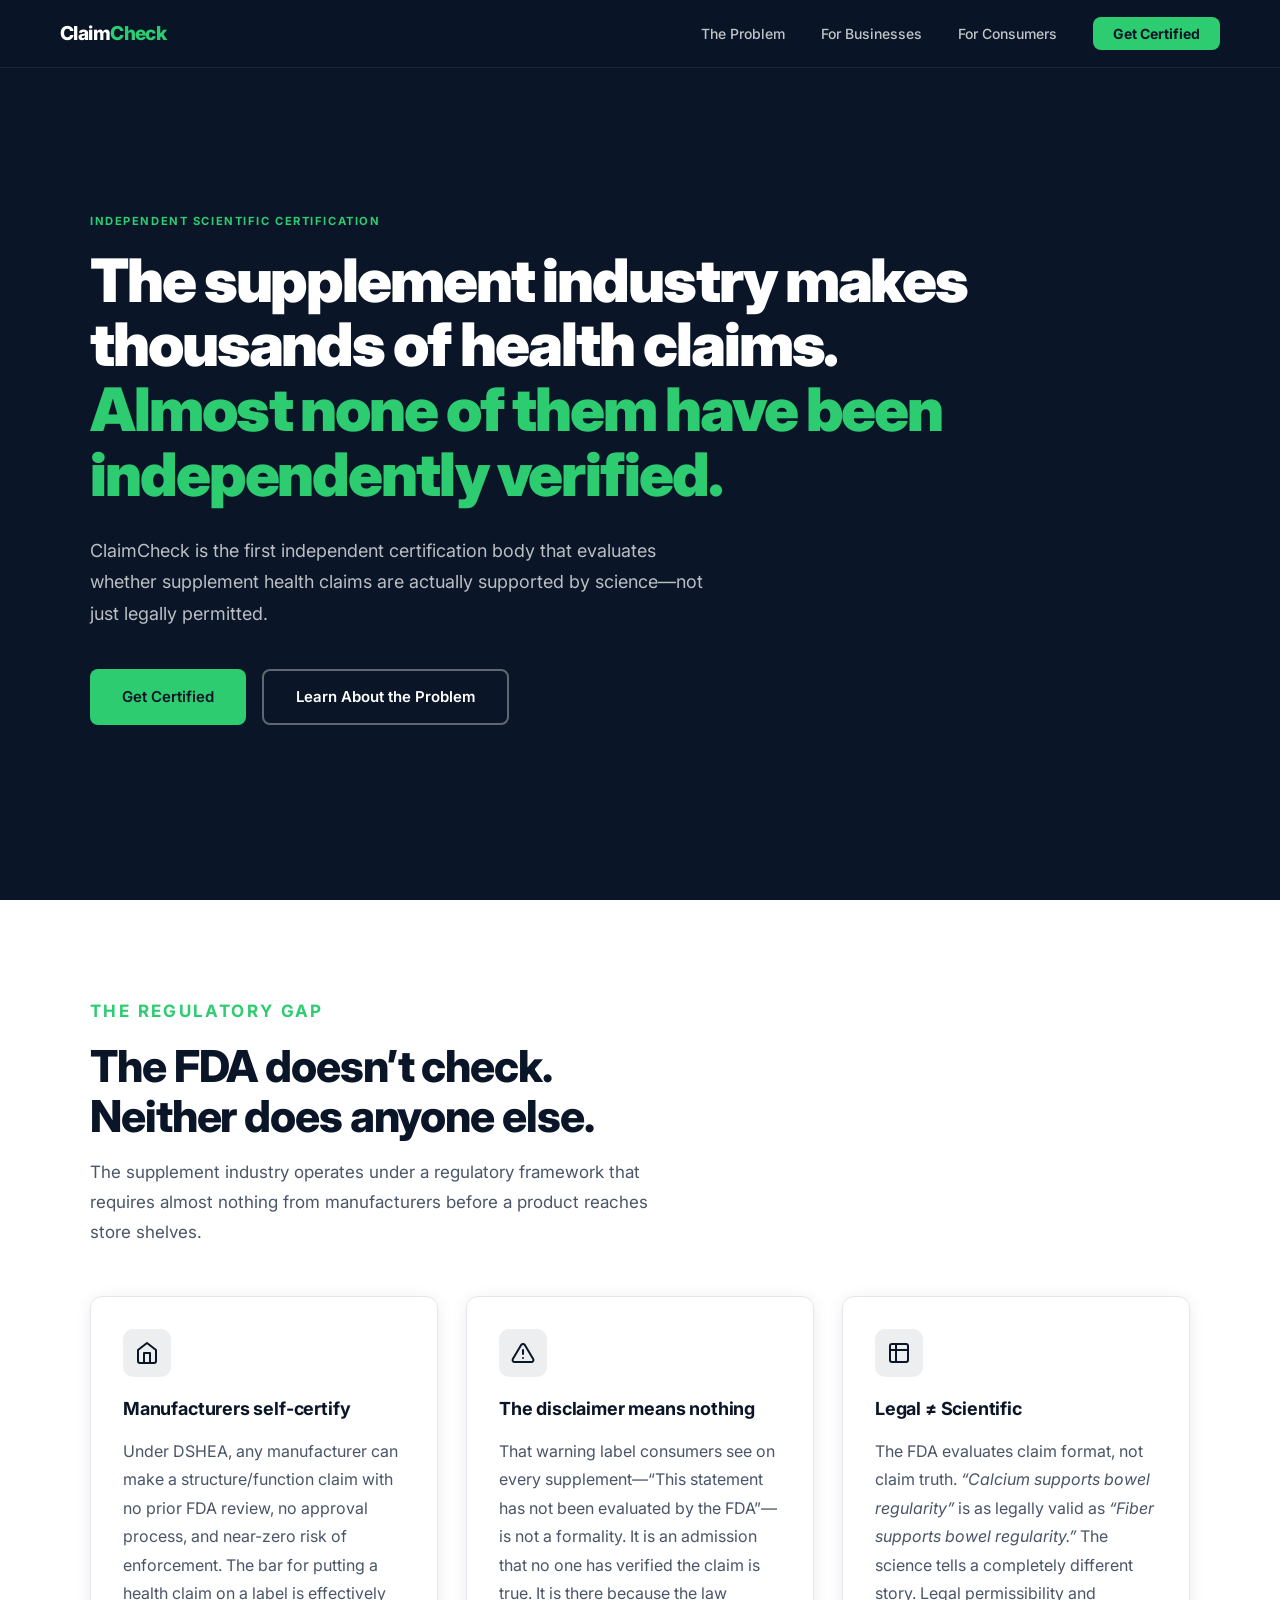
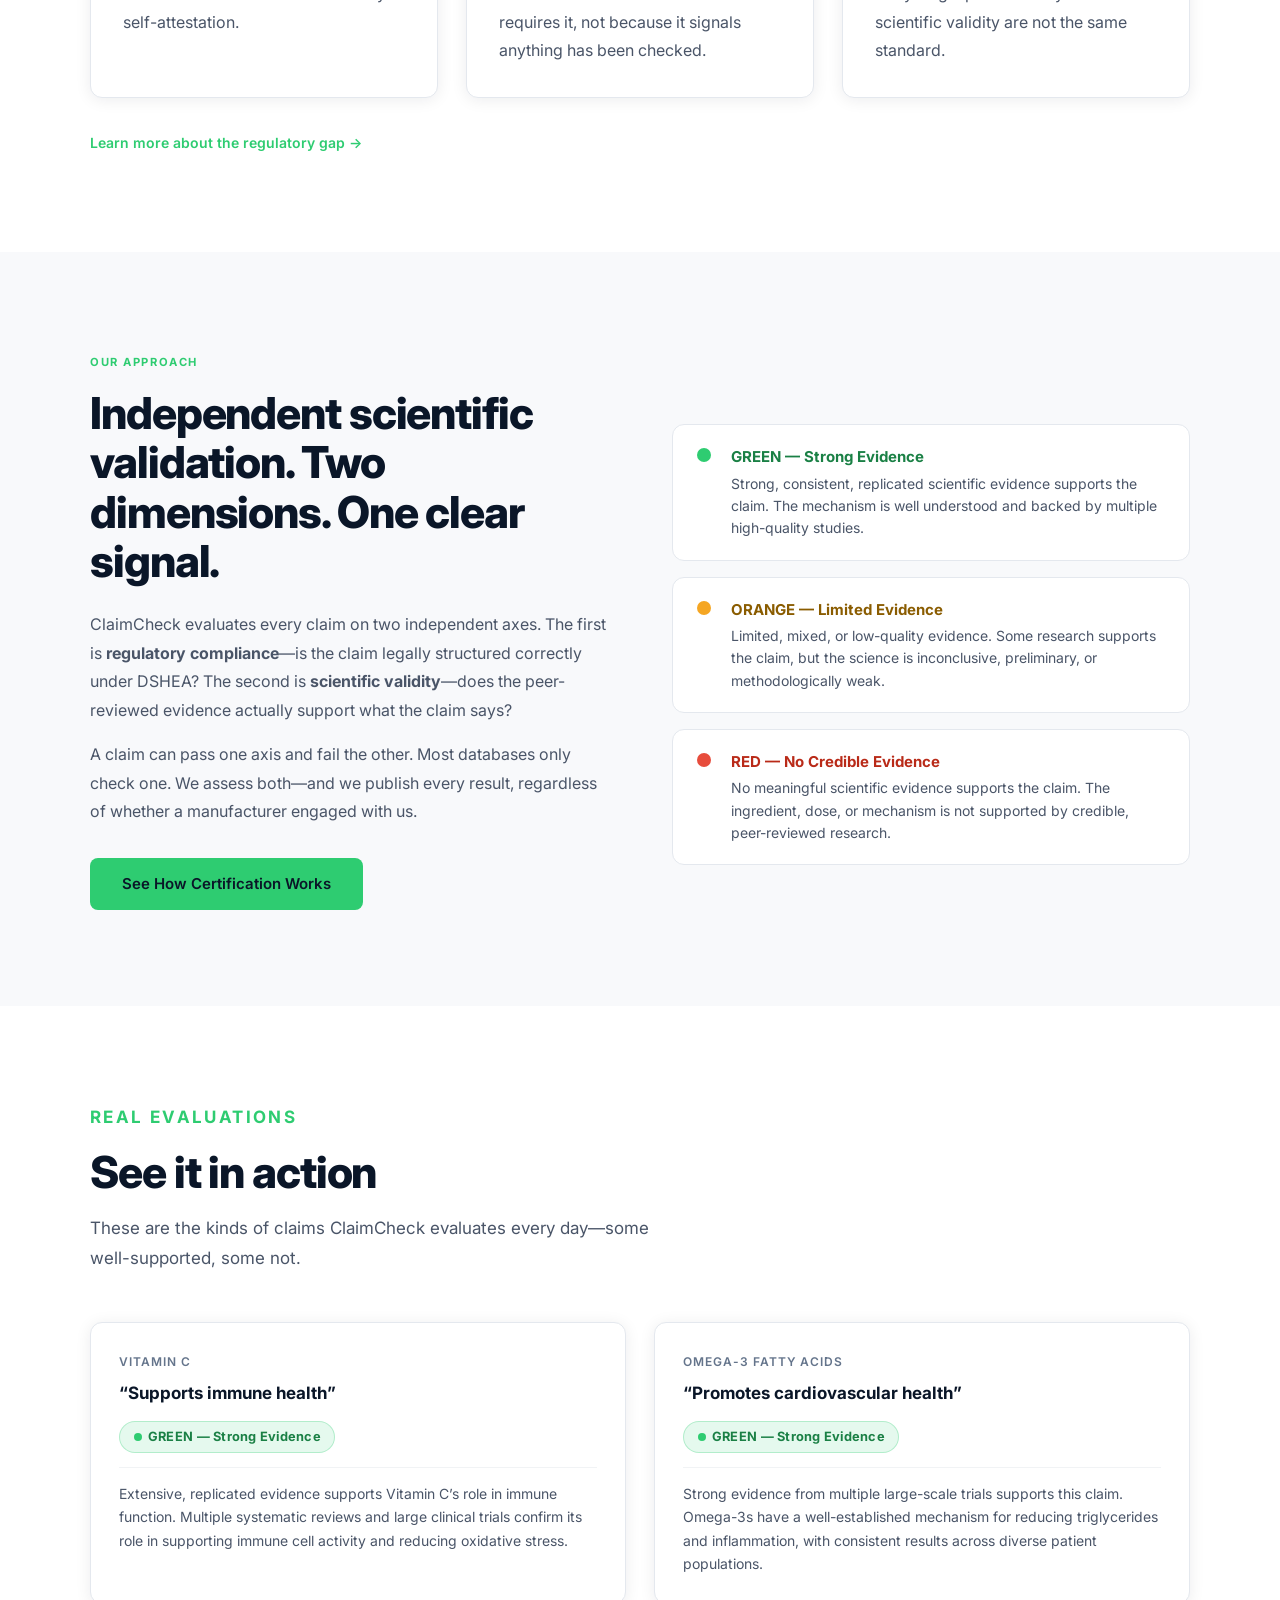
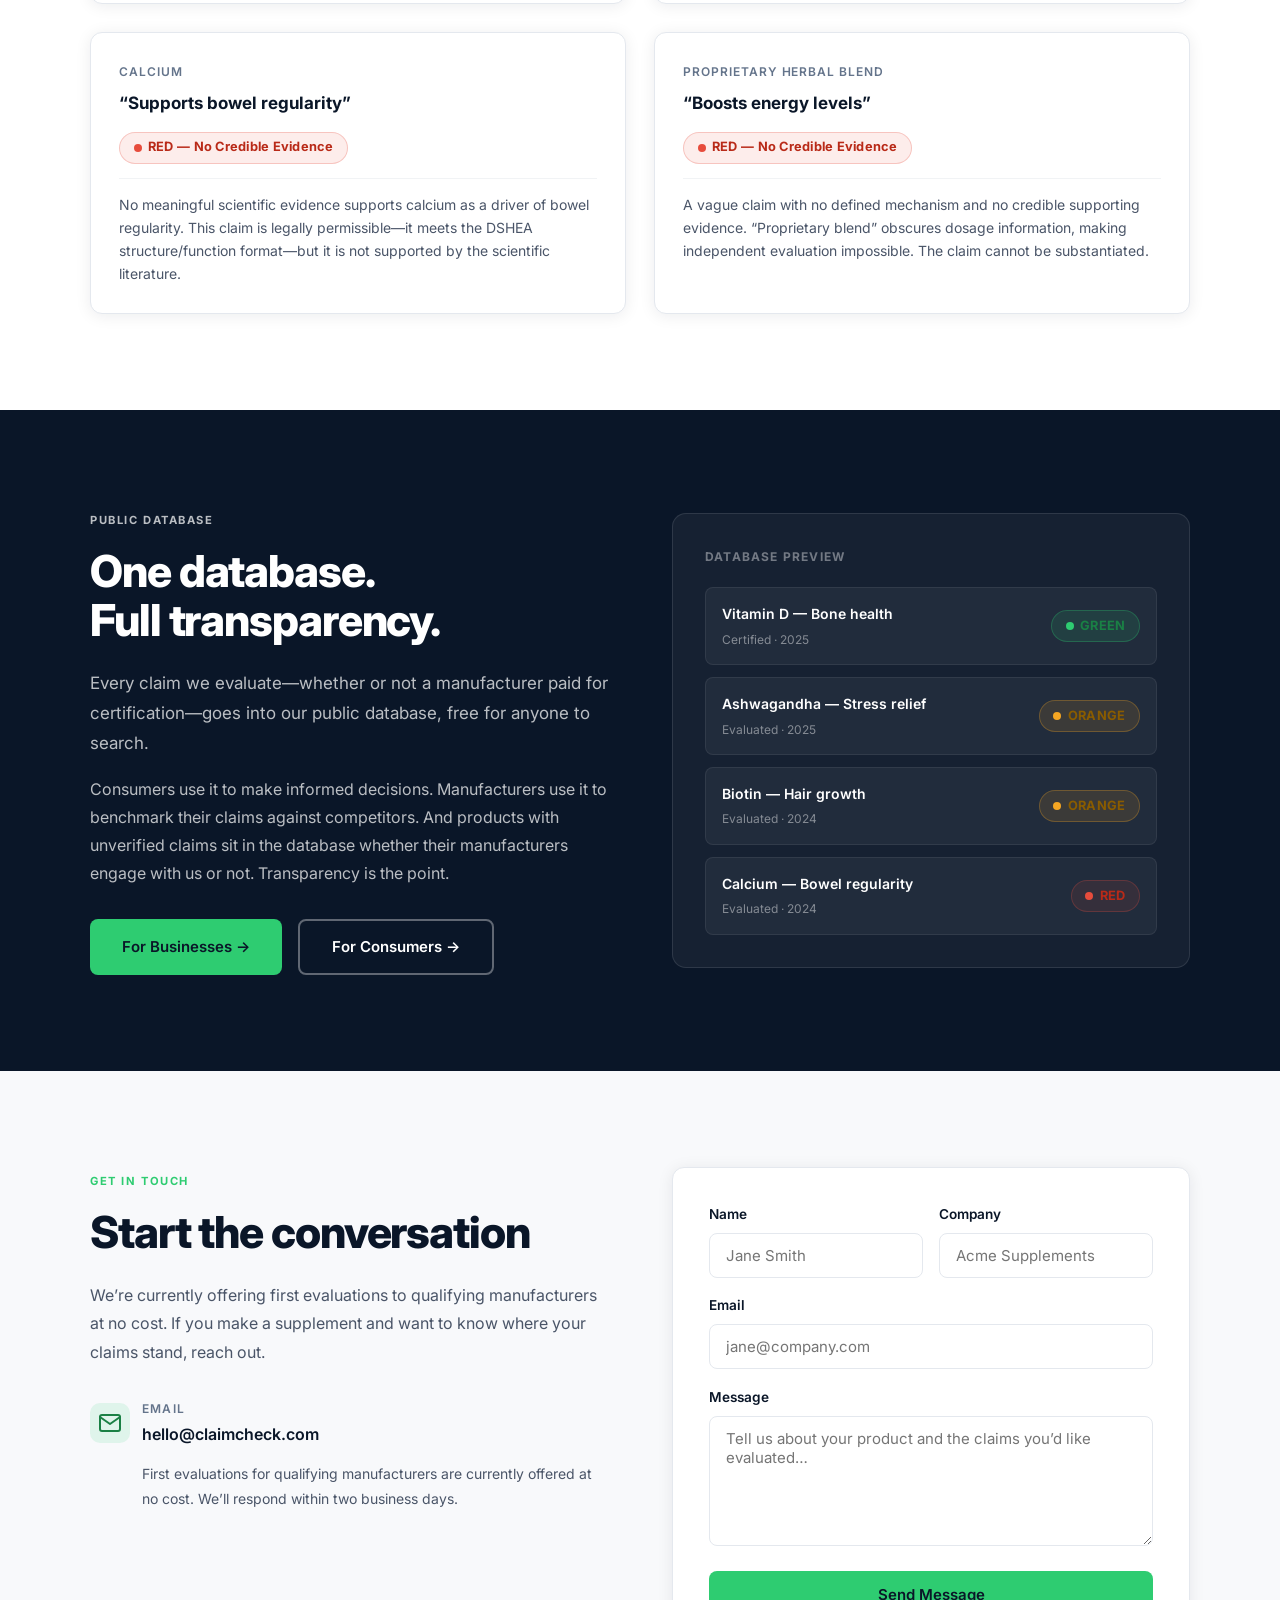
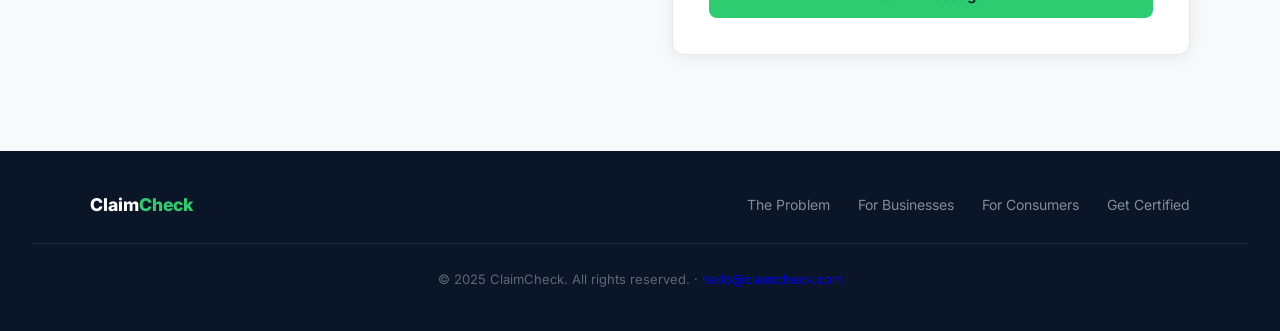
==== index.html @ f64c1ac0 "Initial commit: ClaimCheck insurance claims platform Co-Authored-By: Claude Sonnet 4.6 <noreply@anth" ====
<!DOCTYPE html>
<html lang="en">
<head>
  <meta charset="UTF-8" />
  <meta name="viewport" content="width=device-width, initial-scale=1.0" />
  <title>ClaimCheck — Independent Supplement Claim Certification</title>
  <meta name="description" content="ClaimCheck is the first independent certification body that evaluates whether supplement health claims are actually supported by science." />
  <link rel="stylesheet" href="styles.css" />
</head>
<body>

<!-- ─── Navigation ─────────────────────────────────────────────── -->
<nav class="nav">
  <div class="nav-inner">
    <a href="index.html" class="nav-logo">Claim<span>Check</span></a>
    <ul class="nav-links">
      <li><a href="the-problem.html">The Problem</a></li>
      <li><a href="for-businesses.html">For Businesses</a></li>
      <li><a href="for-consumers.html">For Consumers</a></li>
      <li><a href="#contact" class="nav-cta">Get Certified</a></li>
    </ul>
    <button class="nav-burger" id="burger" aria-label="Open menu">
      <span></span><span></span><span></span>
    </button>
  </div>
</nav>
<div class="nav-drawer" id="drawer">
  <a href="the-problem.html">The Problem</a>
  <a href="for-businesses.html">For Businesses</a>
  <a href="for-consumers.html">For Consumers</a>
  <a href="#contact" class="cta-link">Get Certified &rarr;</a>
</div>

<!-- ─── Section 1: Hero ────────────────────────────────────────── -->
<section class="section-tall bg-navy" id="hero">
  <div class="container">
    <div class="hero-content">
      <p class="eyebrow fade-in">Independent Scientific Certification</p>
      <h1 class="text-white fade-in delay-1">
        The supplement industry makes thousands of health claims.<br>
        <span style="color: var(--green);">Almost none of them have been independently verified.</span>
      </h1>
      <p class="fade-in delay-2" style="font-size: 1.125rem; max-width: 620px; margin: 1.75rem 0 2.5rem; color: rgba(255,255,255,0.72); line-height: 1.75;">
        ClaimCheck is the first independent certification body that evaluates whether supplement health claims are actually supported by science&mdash;not just legally permitted.
      </p>
      <div class="btn-group fade-in delay-3">
        <a href="#contact" class="btn btn-green">Get Certified</a>
        <a href="the-problem.html" class="btn btn-outline-white">Learn About the Problem</a>
      </div>
    </div>
  </div>
</section>

<!-- ─── Section 2: The Problem ────────────────────────────────── -->
<section class="section bg-white" id="problem">
  <div class="container">
    <div class="section-heading fade-in">
      <p class="eyebrow">The Regulatory Gap</p>
      <h2>The FDA doesn&rsquo;t check.<br>Neither does anyone else.</h2>
      <p class="mt-2">
        The supplement industry operates under a regulatory framework that requires almost nothing from manufacturers before a product reaches store shelves.
      </p>
    </div>

    <div class="grid-3">
      <!-- Column 1 -->
      <div class="card fade-in delay-1">
        <div class="icon-wrap icon-navy">
          <svg viewBox="0 0 24 24" fill="none" stroke="#0A1628" stroke-width="2" stroke-linecap="round" stroke-linejoin="round">
            <path d="M3 9l9-7 9 7v11a2 2 0 01-2 2H5a2 2 0 01-2-2z"/>
            <polyline points="9 22 9 12 15 12 15 22"/>
          </svg>
        </div>
        <h3>Manufacturers self-certify</h3>
        <p class="mt-2">
          Under DSHEA, any manufacturer can make a structure/function claim with no prior FDA review, no approval process, and near-zero risk of enforcement. The bar for putting a health claim on a label is effectively self-attestation.
        </p>
      </div>

      <!-- Column 2 -->
      <div class="card fade-in delay-2">
        <div class="icon-wrap icon-navy">
          <svg viewBox="0 0 24 24" fill="none" stroke="#0A1628" stroke-width="2" stroke-linecap="round" stroke-linejoin="round">
            <path d="M10.29 3.86L1.82 18a2 2 0 001.71 3h16.94a2 2 0 001.71-3L13.71 3.86a2 2 0 00-3.42 0z"/>
            <line x1="12" y1="9" x2="12" y2="13"/><line x1="12" y1="17" x2="12.01" y2="17"/>
          </svg>
        </div>
        <h3>The disclaimer means nothing</h3>
        <p class="mt-2">
          That warning label consumers see on every supplement&mdash;&ldquo;This statement has not been evaluated by the FDA&rdquo;&mdash;is not a formality. It is an admission that no one has verified the claim is true. It is there because the law requires it, not because it signals anything has been checked.
        </p>
      </div>

      <!-- Column 3 -->
      <div class="card fade-in delay-3">
        <div class="icon-wrap icon-navy">
          <svg viewBox="0 0 24 24" fill="none" stroke="#0A1628" stroke-width="2" stroke-linecap="round" stroke-linejoin="round">
            <path d="M9 3H5a2 2 0 00-2 2v4m6-6h10a2 2 0 012 2v4M9 3v18m0 0h10a2 2 0 002-2V9M9 21H5a2 2 0 01-2-2V9m0 0h18"/>
          </svg>
        </div>
        <h3>Legal &ne; Scientific</h3>
        <p class="mt-2">
          The FDA evaluates claim format, not claim truth. <em>&ldquo;Calcium supports bowel regularity&rdquo;</em> is as legally valid as <em>&ldquo;Fiber supports bowel regularity.&rdquo;</em> The science tells a completely different story. Legal permissibility and scientific validity are not the same standard.
        </p>
      </div>
    </div>

    <p class="mt-4 fade-in" style="font-size: 0.9375rem;">
      <a href="the-problem.html" class="link-arrow">
        Learn more about the regulatory gap &rarr;
      </a>
    </p>
  </div>
</section>

<!-- ─── Section 3: Our Solution ───────────────────────────────── -->
<section class="section bg-light" id="solution">
  <div class="container">
    <div class="grid-2" style="align-items: center; gap: 4rem;">
      <div>
        <p class="eyebrow fade-in">Our Approach</p>
        <h2 class="fade-in delay-1">Independent scientific validation. Two dimensions. One clear signal.</h2>
        <p class="mt-3 fade-in delay-2">
          ClaimCheck evaluates every claim on two independent axes. The first is <strong>regulatory compliance</strong>&mdash;is the claim legally structured correctly under DSHEA? The second is <strong>scientific validity</strong>&mdash;does the peer-reviewed evidence actually support what the claim says?
        </p>
        <p class="mt-2 fade-in delay-2">
          A claim can pass one axis and fail the other. Most databases only check one. We assess both&mdash;and we publish every result, regardless of whether a manufacturer engaged with us.
        </p>
        <div class="mt-4 fade-in delay-3">
          <a href="for-businesses.html" class="btn btn-green">See How Certification Works</a>
        </div>
      </div>

      <div>
        <div class="rating-tiers fade-in delay-2">
          <div class="rating-tier">
            <div class="tier-indicator tier-green"></div>
            <div>
              <h4 style="color: #1a8045;">GREEN &mdash; Strong Evidence</h4>
              <p>Strong, consistent, replicated scientific evidence supports the claim. The mechanism is well understood and backed by multiple high-quality studies.</p>
            </div>
          </div>
          <div class="rating-tier">
            <div class="tier-indicator tier-orange"></div>
            <div>
              <h4 style="color: #8a5c00;">ORANGE &mdash; Limited Evidence</h4>
              <p>Limited, mixed, or low-quality evidence. Some research supports the claim, but the science is inconclusive, preliminary, or methodologically weak.</p>
            </div>
          </div>
          <div class="rating-tier">
            <div class="tier-indicator tier-red"></div>
            <div>
              <h4 style="color: #b92a18;">RED &mdash; No Credible Evidence</h4>
              <p>No meaningful scientific evidence supports the claim. The ingredient, dose, or mechanism is not supported by credible, peer-reviewed research.</p>
            </div>
          </div>
        </div>
      </div>
    </div>
  </div>
</section>

<!-- ─── Section 4: Claim Examples ────────────────────────────── -->
<section class="section bg-white" id="examples">
  <div class="container">
    <div class="section-heading fade-in">
      <p class="eyebrow">Real Evaluations</p>
      <h2>See it in action</h2>
      <p class="mt-2">These are the kinds of claims ClaimCheck evaluates every day&mdash;some well-supported, some not.</p>
    </div>

    <div class="grid-2">
      <!-- Card 1 -->
      <div class="claim-card fade-in delay-1">
        <p class="claim-ingredient">Vitamin C</p>
        <p class="claim-text">&ldquo;Supports immune health&rdquo;</p>
        <span class="badge badge-green"><span class="badge-dot"></span>GREEN &mdash; Strong Evidence</span>
        <p class="claim-reasoning">
          Extensive, replicated evidence supports Vitamin C&rsquo;s role in immune function. Multiple systematic reviews and large clinical trials confirm its role in supporting immune cell activity and reducing oxidative stress.
        </p>
      </div>

      <!-- Card 2 -->
      <div class="claim-card fade-in delay-2">
        <p class="claim-ingredient">Omega-3 Fatty Acids</p>
        <p class="claim-text">&ldquo;Promotes cardiovascular health&rdquo;</p>
        <span class="badge badge-green"><span class="badge-dot"></span>GREEN &mdash; Strong Evidence</span>
        <p class="claim-reasoning">
          Strong evidence from multiple large-scale trials supports this claim. Omega-3s have a well-established mechanism for reducing triglycerides and inflammation, with consistent results across diverse patient populations.
        </p>
      </div>

      <!-- Card 3 -->
      <div class="claim-card fade-in delay-3">
        <p class="claim-ingredient">Calcium</p>
        <p class="claim-text">&ldquo;Supports bowel regularity&rdquo;</p>
        <span class="badge badge-red"><span class="badge-dot"></span>RED &mdash; No Credible Evidence</span>
        <p class="claim-reasoning">
          No meaningful scientific evidence supports calcium as a driver of bowel regularity. This claim is legally permissible&mdash;it meets the DSHEA structure/function format&mdash;but it is not supported by the scientific literature.
        </p>
      </div>

      <!-- Card 4 -->
      <div class="claim-card fade-in delay-4">
        <p class="claim-ingredient">Proprietary Herbal Blend</p>
        <p class="claim-text">&ldquo;Boosts energy levels&rdquo;</p>
        <span class="badge badge-red"><span class="badge-dot"></span>RED &mdash; No Credible Evidence</span>
        <p class="claim-reasoning">
          A vague claim with no defined mechanism and no credible supporting evidence. &ldquo;Proprietary blend&rdquo; obscures dosage information, making independent evaluation impossible. The claim cannot be substantiated.
        </p>
      </div>
    </div>
  </div>
</section>

<!-- ─── Section 5: The Database ───────────────────────────────── -->
<section class="section bg-navy" id="database">
  <div class="container">
    <div class="grid-2" style="align-items: center; gap: 4rem;">
      <div class="text-white">
        <p class="eyebrow fade-in">Public Database</p>
        <h2 class="fade-in delay-1">One database.<br>Full transparency.</h2>
        <p class="mt-3 fade-in delay-2" style="color: rgba(255,255,255,0.72); font-size: 1.0625rem; line-height: 1.75;">
          Every claim we evaluate&mdash;whether or not a manufacturer paid for certification&mdash;goes into our public database, free for anyone to search.
        </p>
        <p class="mt-2 fade-in delay-2" style="color: rgba(255,255,255,0.72); line-height: 1.75;">
          Consumers use it to make informed decisions. Manufacturers use it to benchmark their claims against competitors. And products with unverified claims sit in the database whether their manufacturers engage with us or not. Transparency is the point.
        </p>
        <div class="btn-group mt-4 fade-in delay-3">
          <a href="for-businesses.html" class="btn btn-green">For Businesses &rarr;</a>
          <a href="for-consumers.html" class="btn btn-outline-white">For Consumers &rarr;</a>
        </div>
      </div>

      <div class="fade-in delay-2">
        <div style="background: rgba(255,255,255,0.05); border: 1px solid rgba(255,255,255,0.1); border-radius: 14px; padding: 2rem;">
          <p style="font-size: 0.75rem; font-weight: 700; text-transform: uppercase; letter-spacing: 0.1em; color: rgba(255,255,255,0.4); margin-bottom: 1.25rem;">Database Preview</p>
          <!-- Mock DB rows -->
          <div style="display: flex; flex-direction: column; gap: 0.75rem;">
            <div style="display: flex; justify-content: space-between; align-items: center; background: rgba(255,255,255,0.05); padding: 0.875rem 1rem; border-radius: 8px; border: 1px solid rgba(255,255,255,0.07);">
              <div>
                <p style="font-size: 0.875rem; font-weight: 600; color: white; margin-bottom: 0.1rem;">Vitamin D &mdash; Bone health</p>
                <p style="font-size: 0.75rem; color: rgba(255,255,255,0.45);">Certified &middot; 2025</p>
              </div>
              <span class="badge badge-green"><span class="badge-dot"></span>GREEN</span>
            </div>
            <div style="display: flex; justify-content: space-between; align-items: center; background: rgba(255,255,255,0.05); padding: 0.875rem 1rem; border-radius: 8px; border: 1px solid rgba(255,255,255,0.07);">
              <div>
                <p style="font-size: 0.875rem; font-weight: 600; color: white; margin-bottom: 0.1rem;">Ashwagandha &mdash; Stress relief</p>
                <p style="font-size: 0.75rem; color: rgba(255,255,255,0.45);">Evaluated &middot; 2025</p>
              </div>
              <span class="badge badge-orange"><span class="badge-dot"></span>ORANGE</span>
            </div>
            <div style="display: flex; justify-content: space-between; align-items: center; background: rgba(255,255,255,0.05); padding: 0.875rem 1rem; border-radius: 8px; border: 1px solid rgba(255,255,255,0.07);">
              <div>
                <p style="font-size: 0.875rem; font-weight: 600; color: white; margin-bottom: 0.1rem;">Biotin &mdash; Hair growth</p>
                <p style="font-size: 0.75rem; color: rgba(255,255,255,0.45);">Evaluated &middot; 2024</p>
              </div>
              <span class="badge badge-orange"><span class="badge-dot"></span>ORANGE</span>
            </div>
            <div style="display: flex; justify-content: space-between; align-items: center; background: rgba(255,255,255,0.05); padding: 0.875rem 1rem; border-radius: 8px; border: 1px solid rgba(255,255,255,0.07);">
              <div>
                <p style="font-size: 0.875rem; font-weight: 600; color: white; margin-bottom: 0.1rem;">Calcium &mdash; Bowel regularity</p>
                <p style="font-size: 0.75rem; color: rgba(255,255,255,0.45);">Evaluated &middot; 2024</p>
              </div>
              <span class="badge badge-red"><span class="badge-dot"></span>RED</span>
            </div>
          </div>
        </div>
      </div>
    </div>
  </div>
</section>

<!-- ─── Section 6: Contact ────────────────────────────────────── -->
<section class="section bg-light" id="contact">
  <div class="container">
    <div class="grid-2" style="align-items: start; gap: 4rem;">
      <div>
        <p class="eyebrow fade-in">Get in Touch</p>
        <h2 class="fade-in delay-1">Start the conversation</h2>
        <p class="mt-3 fade-in delay-2">
          We&rsquo;re currently offering first evaluations to qualifying manufacturers at no cost. If you make a supplement and want to know where your claims stand, reach out.
        </p>
        <div class="mt-4 fade-in delay-2" style="display: flex; flex-direction: column; gap: 0.875rem;">
          <div style="display: flex; align-items: center; gap: 0.75rem;">
            <div class="icon-wrap icon-green" style="margin-bottom: 0; width: 40px; height: 40px; flex-shrink: 0;">
              <svg viewBox="0 0 24 24" fill="none" stroke="#1a8045" stroke-width="2" stroke-linecap="round" stroke-linejoin="round">
                <path d="M4 4h16c1.1 0 2 .9 2 2v12c0 1.1-.9 2-2 2H4c-1.1 0-2-.9-2-2V6c0-1.1.9-2 2-2z"/>
                <polyline points="22,6 12,13 2,6"/>
              </svg>
            </div>
            <div>
              <p style="font-size: 0.75rem; font-weight: 600; text-transform: uppercase; letter-spacing: 0.1em; color: var(--gray-600); margin-bottom: 0.15rem;">Email</p>
              <a href="mailto:hello@claimcheck.com" style="font-size: 1rem; font-weight: 600; color: var(--navy);">hello@claimcheck.com</a>
            </div>
          </div>
          <p style="font-size: 0.875rem; color: var(--text-muted); padding-left: 52px;">
            First evaluations for qualifying manufacturers are currently offered at no cost. We&rsquo;ll respond within two business days.
          </p>
        </div>
      </div>

      <div class="card fade-in delay-2" style="padding: 2.25rem;">
        <form id="contact-form" onsubmit="handleSubmit(event)">
          <div class="form-row">
            <div class="form-group">
              <label for="name">Name</label>
              <input type="text" id="name" name="name" placeholder="Jane Smith" required />
            </div>
            <div class="form-group">
              <label for="company">Company</label>
              <input type="text" id="company" name="company" placeholder="Acme Supplements" required />
            </div>
          </div>
          <div class="form-group">
            <label for="email">Email</label>
            <input type="email" id="email" name="email" placeholder="jane@company.com" required />
          </div>
          <div class="form-group">
            <label for="message">Message</label>
            <textarea id="message" name="message" placeholder="Tell us about your product and the claims you&rsquo;d like evaluated&hellip;" required></textarea>
          </div>
          <button type="submit" class="btn btn-green" style="width: 100%; justify-content: center;">
            Send Message
          </button>
          <div id="form-success" style="display:none; margin-top: 1rem; padding: 0.875rem 1rem; background: rgba(46,204,113,0.1); border: 1px solid rgba(46,204,113,0.25); border-radius: 8px; color: #1a8045; font-size: 0.9rem; font-weight: 500;">
            Thanks! We&rsquo;ll be in touch within two business days.
          </div>
        </form>
      </div>
    </div>
  </div>
</section>

<!-- ─── Footer ────────────────────────────────────────────────── -->
<footer>
  <div class="footer-inner">
    <span class="footer-logo">Claim<span>Check</span></span>
    <nav class="footer-links">
      <a href="the-problem.html">The Problem</a>
      <a href="for-businesses.html">For Businesses</a>
      <a href="for-consumers.html">For Consumers</a>
      <a href="#contact">Get Certified</a>
    </nav>
  </div>
  <p class="footer-copy">&copy; 2025 ClaimCheck. All rights reserved. &middot; <a href="mailto:hello@claimcheck.com">hello@claimcheck.com</a></p>
</footer>

<script>
  // ─── Mobile Nav ───────────────────────────────────────────────
  const burger  = document.getElementById('burger');
  const drawer  = document.getElementById('drawer');

  burger.addEventListener('click', () => {
    burger.classList.toggle('open');
    drawer.classList.toggle('open');
  });

  drawer.querySelectorAll('a').forEach(a => {
    a.addEventListener('click', () => {
      burger.classList.remove('open');
      drawer.classList.remove('open');
    });
  });

  // ─── Scroll Animations ────────────────────────────────────────
  const observer = new IntersectionObserver((entries) => {
    entries.forEach(entry => {
      if (entry.isIntersecting) {
        entry.target.classList.add('visible');
        observer.unobserve(entry.target);
      }
    });
  }, { threshold: 0.12 });

  document.querySelectorAll('.fade-in').forEach(el => observer.observe(el));

  // ─── Contact Form ─────────────────────────────────────────────
  function handleSubmit(e) {
    e.preventDefault();
    document.getElementById('contact-form').style.opacity = '0.5';
    document.getElementById('contact-form').style.pointerEvents = 'none';
    setTimeout(() => {
      document.getElementById('contact-form').reset();
      document.getElementById('contact-form').style.opacity = '1';
      document.getElementById('contact-form').style.pointerEvents = 'auto';
      document.getElementById('form-success').style.display = 'block';
    }, 600);
  }
</script>
</body>
</html>
---- styles.css ----
@import url('https://fonts.googleapis.com/css2?family=Inter:wght@300;400;500;600;700;800;900&display=swap');

/* ─── Design Tokens ─────────────────────────────────────────────── */
:root {
  --navy:        #0A1628;
  --navy-mid:    #122040;
  --navy-light:  #1a2d4d;
  --green:       #2ECC71;
  --green-dark:  #27AE60;
  --orange:      #F5A623;
  --orange-dark: #D4891F;
  --red:         #E74C3C;
  --red-dark:    #C0392B;
  --white:       #FFFFFF;
  --gray-50:     #F8F9FB;
  --gray-100:    #F1F3F5;
  --gray-200:    #E4E8EE;
  --gray-400:    #A0AABB;
  --gray-600:    #64748B;
  --gray-800:    #2D3748;
  --text:        #0A1628;
  --text-muted:  #4A5568;
  --nav-h:       68px;
  --radius:      12px;
  --radius-sm:   8px;
  --shadow-card: 0 2px 16px rgba(10,22,40,0.08);
  --shadow-hover: 0 12px 40px rgba(10,22,40,0.13);
}

/* ─── Reset & Base ───────────────────────────────────────────────── */
*, *::before, *::after { box-sizing: border-box; margin: 0; padding: 0; }

html { scroll-behavior: smooth; font-size: 16px; }

body {
  font-family: 'Inter', -apple-system, BlinkMacSystemFont, 'Segoe UI', sans-serif;
  color: var(--text);
  background: var(--white);
  line-height: 1.6;
  -webkit-font-smoothing: antialiased;
}

img { display: block; max-width: 100%; }
a { text-decoration: none; }
button { cursor: pointer; font-family: inherit; }
ul { list-style: none; }

/* ─── Navigation ─────────────────────────────────────────────────── */
.nav {
  position: fixed;
  top: 0; left: 0; right: 0;
  height: var(--nav-h);
  background: rgba(10, 22, 40, 0.96);
  backdrop-filter: blur(12px);
  -webkit-backdrop-filter: blur(12px);
  border-bottom: 1px solid rgba(255,255,255,0.07);
  z-index: 1000;
  display: flex;
  align-items: center;
  padding: 0 2rem;
}

.nav-inner {
  max-width: 1160px;
  width: 100%;
  margin: 0 auto;
  display: flex;
  align-items: center;
  justify-content: space-between;
}

.nav-logo {
  font-size: 1.2rem;
  font-weight: 800;
  color: var(--white);
  letter-spacing: -0.03em;
}
.nav-logo span { color: var(--green); }

.nav-links {
  display: flex;
  align-items: center;
  gap: 2.25rem;
}

.nav-links a {
  color: rgba(255,255,255,0.75);
  font-size: 0.875rem;
  font-weight: 500;
  transition: color 0.2s;
}
.nav-links a:hover { color: #fff; }

.nav-cta {
  background: var(--green);
  color: var(--navy) !important;
  padding: 0.5rem 1.25rem;
  border-radius: var(--radius-sm);
  font-weight: 700 !important;
  transition: background 0.2s, transform 0.15s, box-shadow 0.2s !important;
}
.nav-cta:hover {
  background: var(--green-dark) !important;
  transform: translateY(-1px);
  box-shadow: 0 4px 16px rgba(46,204,113,0.3);
}

/* Hamburger */
.nav-burger {
  display: none;
  flex-direction: column;
  gap: 5px;
  background: none;
  border: none;
  padding: 6px;
}
.nav-burger span {
  display: block;
  width: 22px;
  height: 2px;
  background: white;
  border-radius: 2px;
  transition: transform 0.3s, opacity 0.3s;
}
.nav-burger.open span:nth-child(1) { transform: translateY(7px) rotate(45deg); }
.nav-burger.open span:nth-child(2) { opacity: 0; }
.nav-burger.open span:nth-child(3) { transform: translateY(-7px) rotate(-45deg); }

/* Mobile drawer */
.nav-drawer {
  display: none;
  position: fixed;
  top: var(--nav-h);
  left: 0; right: 0;
  background: var(--navy);
  border-top: 1px solid rgba(255,255,255,0.07);
  padding: 1.25rem 2rem 1.75rem;
  flex-direction: column;
  gap: 0;
  z-index: 999;
}
.nav-drawer.open { display: flex; }
.nav-drawer a {
  color: rgba(255,255,255,0.8);
  font-size: 1rem;
  font-weight: 500;
  padding: 0.875rem 0;
  border-bottom: 1px solid rgba(255,255,255,0.07);
  transition: color 0.2s;
}
.nav-drawer a:hover { color: white; }
.nav-drawer a.cta-link {
  color: var(--green);
  font-weight: 700;
  border-bottom: none;
  margin-top: 0.25rem;
}

/* ─── Layout ─────────────────────────────────────────────────────── */
.section {
  padding: 6rem 2rem;
}

.section-tall {
  min-height: 100vh;
  display: flex;
  align-items: center;
  padding: 8rem 2rem 6rem;
}

.container {
  max-width: 1100px;
  width: 100%;
  margin: 0 auto;
}

.container-sm {
  max-width: 760px;
  width: 100%;
  margin: 0 auto;
}

/* ─── Typography ─────────────────────────────────────────────────── */
.eyebrow {
  display: inline-block;
  font-size: 0.7rem;
  font-weight: 700;
  letter-spacing: 0.14em;
  text-transform: uppercase;
  color: var(--green);
  margin-bottom: 1rem;
}

h1 {
  font-size: clamp(2.2rem, 5.5vw, 3.75rem);
  font-weight: 900;
  line-height: 1.08;
  letter-spacing: -0.035em;
}

h2 {
  font-size: clamp(1.75rem, 3.5vw, 2.75rem);
  font-weight: 800;
  line-height: 1.12;
  letter-spacing: -0.025em;
}

h3 {
  font-size: 1.125rem;
  font-weight: 700;
  line-height: 1.35;
  letter-spacing: -0.01em;
}

p { color: var(--text-muted); line-height: 1.78; }

.text-white { color: white; }
.text-white p { color: rgba(255,255,255,0.72); }
.text-white h1, .text-white h2, .text-white h3 { color: white; }

/* ─── Buttons ─────────────────────────────────────────────────────── */
.btn {
  display: inline-flex;
  align-items: center;
  gap: 0.5rem;
  padding: 0.875rem 2rem;
  border-radius: var(--radius-sm);
  font-size: 0.9375rem;
  font-weight: 600;
  border: none;
  transition: all 0.2s;
  cursor: pointer;
}

.btn-green {
  background: var(--green);
  color: var(--navy);
}
.btn-green:hover {
  background: var(--green-dark);
  transform: translateY(-2px);
  box-shadow: 0 8px 24px rgba(46,204,113,0.3);
}

.btn-outline-white {
  background: transparent;
  color: white;
  border: 2px solid rgba(255,255,255,0.35);
}
.btn-outline-white:hover {
  border-color: white;
  background: rgba(255,255,255,0.07);
  transform: translateY(-2px);
}

.btn-outline-navy {
  background: transparent;
  color: var(--navy);
  border: 2px solid var(--navy);
}
.btn-outline-navy:hover {
  background: var(--navy);
  color: white;
  transform: translateY(-2px);
}

.btn-group {
  display: flex;
  gap: 1rem;
  flex-wrap: wrap;
}

/* ─── Backgrounds ─────────────────────────────────────────────────── */
.bg-navy  { background: var(--navy); }
.bg-light { background: var(--gray-50); }
.bg-white { background: white; }

/* ─── Grids ───────────────────────────────────────────────────────── */
.grid-3 {
  display: grid;
  grid-template-columns: repeat(3, 1fr);
  gap: 1.75rem;
}

.grid-2 {
  display: grid;
  grid-template-columns: repeat(2, 1fr);
  gap: 1.75rem;
}

.grid-4 {
  display: grid;
  grid-template-columns: repeat(4, 1fr);
  gap: 1.5rem;
}

/* ─── Cards ───────────────────────────────────────────────────────── */
.card {
  background: white;
  border-radius: var(--radius);
  padding: 2rem;
  border: 1px solid var(--gray-200);
  box-shadow: var(--shadow-card);
  transition: transform 0.2s, box-shadow 0.2s;
}
.card:hover {
  transform: translateY(-4px);
  box-shadow: var(--shadow-hover);
}

/* ─── Icon boxes ──────────────────────────────────────────────────── */
.icon-wrap {
  width: 48px;
  height: 48px;
  border-radius: 10px;
  display: flex;
  align-items: center;
  justify-content: center;
  margin-bottom: 1.25rem;
}
.icon-wrap svg { width: 24px; height: 24px; }

.icon-navy { background: rgba(10,22,40,0.07); }
.icon-green { background: rgba(46,204,113,0.12); }

/* ─── Rating Badges ───────────────────────────────────────────────── */
.badge {
  display: inline-flex;
  align-items: center;
  gap: 0.4rem;
  padding: 0.3rem 0.85rem;
  border-radius: 100px;
  font-size: 0.8rem;
  font-weight: 700;
  letter-spacing: 0.02em;
}
.badge-dot {
  width: 8px;
  height: 8px;
  border-radius: 50%;
  flex-shrink: 0;
}

.badge-green {
  background: rgba(46,204,113,0.12);
  color: #1a8045;
  border: 1px solid rgba(46,204,113,0.28);
}
.badge-green .badge-dot { background: var(--green); }

.badge-orange {
  background: rgba(245,166,35,0.12);
  color: #8a5c00;
  border: 1px solid rgba(245,166,35,0.28);
}
.badge-orange .badge-dot { background: var(--orange); }

.badge-red {
  background: rgba(231,76,60,0.1);
  color: #b92a18;
  border: 1px solid rgba(231,76,60,0.25);
}
.badge-red .badge-dot { background: var(--red); }

/* ─── Rating Tier Display ─────────────────────────────────────────── */
.rating-tiers {
  display: flex;
  flex-direction: column;
  gap: 1rem;
  margin-top: 2rem;
}
.rating-tier {
  display: flex;
  align-items: flex-start;
  gap: 1.25rem;
  padding: 1.25rem 1.5rem;
  border-radius: var(--radius);
  border: 1px solid var(--gray-200);
  background: white;
}
.tier-indicator {
  width: 14px;
  height: 14px;
  border-radius: 50%;
  flex-shrink: 0;
  margin-top: 3px;
}
.tier-green  { background: var(--green); }
.tier-orange { background: var(--orange); }
.tier-red    { background: var(--red); }

.rating-tier h4 {
  font-size: 0.9375rem;
  font-weight: 700;
  margin-bottom: 0.2rem;
}
.rating-tier p { font-size: 0.875rem; color: var(--text-muted); line-height: 1.6; }

/* ─── Claim Example Cards ─────────────────────────────────────────── */
.claim-card {
  background: white;
  border-radius: var(--radius);
  padding: 1.75rem;
  border: 1px solid var(--gray-200);
  box-shadow: var(--shadow-card);
  transition: transform 0.2s, box-shadow 0.2s;
}
.claim-card:hover {
  transform: translateY(-3px);
  box-shadow: var(--shadow-hover);
}
.claim-ingredient {
  font-size: 0.75rem;
  font-weight: 600;
  letter-spacing: 0.08em;
  text-transform: uppercase;
  color: var(--gray-600);
  margin-bottom: 0.6rem;
}
.claim-text {
  font-size: 1.0625rem;
  font-weight: 700;
  color: var(--navy);
  line-height: 1.4;
  margin-bottom: 1rem;
}
.claim-reasoning {
  font-size: 0.875rem;
  color: var(--text-muted);
  line-height: 1.65;
  margin-top: 0.875rem;
  padding-top: 0.875rem;
  border-top: 1px solid var(--gray-100);
}

/* ─── Contact Form ───────────────────────────────────────────────── */
.form-group { margin-bottom: 1.1rem; }
.form-group label {
  display: block;
  font-size: 0.85rem;
  font-weight: 600;
  color: var(--navy);
  margin-bottom: 0.45rem;
}
.form-group input,
.form-group textarea,
.form-group select {
  width: 100%;
  padding: 0.75rem 1rem;
  border: 1.5px solid var(--gray-200);
  border-radius: var(--radius-sm);
  font-size: 0.9375rem;
  font-family: inherit;
  color: var(--text);
  background: white;
  transition: border-color 0.2s, box-shadow 0.2s;
  outline: none;
}
.form-group input:focus,
.form-group textarea:focus {
  border-color: var(--green);
  box-shadow: 0 0 0 3px rgba(46,204,113,0.12);
}
.form-group textarea {
  resize: vertical;
  min-height: 130px;
}
.form-row {
  display: grid;
  grid-template-columns: 1fr 1fr;
  gap: 1rem;
}

/* ─── Step List ───────────────────────────────────────────────────── */
.steps { display: flex; flex-direction: column; gap: 0; }
.step-item {
  display: flex;
  gap: 1.5rem;
  align-items: flex-start;
  padding: 1.5rem 0;
  border-bottom: 1px solid var(--gray-200);
}
.step-item:last-child { border-bottom: none; }
.step-num {
  width: 36px;
  height: 36px;
  border-radius: 50%;
  background: var(--navy);
  color: white;
  display: flex;
  align-items: center;
  justify-content: center;
  font-weight: 800;
  font-size: 0.875rem;
  flex-shrink: 0;
  margin-top: 2px;
}
.step-body h4 {
  font-size: 1rem;
  font-weight: 700;
  margin-bottom: 0.3rem;
  color: var(--navy);
}
.step-body p { font-size: 0.9375rem; }

/* ─── Pricing Cards ───────────────────────────────────────────────── */
.pricing-grid {
  display: grid;
  grid-template-columns: repeat(3, 1fr);
  gap: 1.5rem;
  align-items: start;
}
.pricing-card {
  background: white;
  border-radius: 14px;
  padding: 2.25rem 1.75rem;
  border: 1.5px solid var(--gray-200);
  position: relative;
  transition: transform 0.2s, box-shadow 0.2s;
}
.pricing-card:hover {
  transform: translateY(-4px);
  box-shadow: var(--shadow-hover);
}
.pricing-card.featured {
  border-color: var(--green);
  box-shadow: 0 0 0 3px rgba(46,204,113,0.12);
}
.featured-tag {
  position: absolute;
  top: -13px;
  left: 50%;
  transform: translateX(-50%);
  background: var(--green);
  color: var(--navy);
  font-size: 0.7rem;
  font-weight: 800;
  padding: 0.25rem 1rem;
  border-radius: 100px;
  text-transform: uppercase;
  letter-spacing: 0.1em;
  white-space: nowrap;
}
.plan-name {
  font-size: 0.75rem;
  font-weight: 700;
  text-transform: uppercase;
  letter-spacing: 0.12em;
  color: var(--gray-600);
  margin-bottom: 0.75rem;
}
.plan-desc {
  font-size: 0.9375rem;
  font-weight: 600;
  color: var(--navy);
  margin-bottom: 1rem;
}
.plan-price {
  font-size: 2.25rem;
  font-weight: 900;
  color: var(--navy);
  letter-spacing: -0.04em;
  margin-bottom: 0.25rem;
}
.plan-period { font-size: 0.875rem; color: var(--gray-600); margin-bottom: 1.5rem; }
.plan-features { list-style: none; display: flex; flex-direction: column; gap: 0.6rem; margin-bottom: 1.75rem; }
.plan-features li {
  font-size: 0.875rem;
  color: var(--text-muted);
  display: flex;
  align-items: flex-start;
  gap: 0.6rem;
  line-height: 1.5;
}
.plan-features li::before {
  content: '✓';
  color: var(--green);
  font-weight: 700;
  flex-shrink: 0;
  margin-top: 1px;
}

/* ─── Stat Strip ──────────────────────────────────────────────────── */
.stat-strip {
  display: grid;
  grid-template-columns: repeat(3, 1fr);
  gap: 0;
  border-top: 1px solid rgba(255,255,255,0.1);
  border-bottom: 1px solid rgba(255,255,255,0.1);
}
.stat-item {
  padding: 2.5rem 2rem;
  text-align: center;
  border-right: 1px solid rgba(255,255,255,0.1);
}
.stat-item:last-child { border-right: none; }
.stat-num {
  font-size: 2.5rem;
  font-weight: 900;
  color: var(--green);
  letter-spacing: -0.04em;
  line-height: 1;
  margin-bottom: 0.4rem;
}
.stat-label {
  font-size: 0.875rem;
  color: rgba(255,255,255,0.6);
  font-weight: 500;
}

/* ─── Link with arrow ─────────────────────────────────────────────── */
.link-arrow {
  font-size: 0.875rem;
  font-weight: 600;
  color: var(--green);
  display: inline-flex;
  align-items: center;
  gap: 0.35rem;
  transition: gap 0.2s;
}
.link-arrow:hover { gap: 0.6rem; }

/* ─── Section heading helpers ─────────────────────────────────────── */
.section-heading {
  margin-bottom: 3rem;
}
.section-heading h2 { margin-bottom: 0.875rem; }
.section-heading p { max-width: 560px; font-size: 1.0625rem; }

/* ─── Divider ─────────────────────────────────────────────────────── */
.divider { height: 1px; background: var(--gray-200); }

/* ─── Footer ──────────────────────────────────────────────────────── */
footer {
  background: var(--navy);
  padding: 2.5rem 2rem;
}
.footer-inner {
  max-width: 1100px;
  margin: 0 auto;
  display: flex;
  justify-content: space-between;
  align-items: center;
  flex-wrap: wrap;
  gap: 1rem;
}
.footer-logo { font-size: 1.1rem; font-weight: 800; color: white; }
.footer-logo span { color: var(--green); }
.footer-links {
  display: flex;
  gap: 1.75rem;
}
.footer-links a {
  font-size: 0.875rem;
  color: rgba(255,255,255,0.5);
  transition: color 0.2s;
}
.footer-links a:hover { color: rgba(255,255,255,0.85); }
.footer-copy {
  font-size: 0.8125rem;
  color: rgba(255,255,255,0.35);
  margin-top: 1.5rem;
  padding-top: 1.5rem;
  border-top: 1px solid rgba(255,255,255,0.07);
  text-align: center;
}

/* ─── Animations ──────────────────────────────────────────────────── */
.fade-in {
  opacity: 0;
  transform: translateY(22px);
  transition: opacity 0.65s ease, transform 0.65s ease;
}
.fade-in.visible {
  opacity: 1;
  transform: translateY(0);
}
.delay-1 { transition-delay: 0.1s; }
.delay-2 { transition-delay: 0.2s; }
.delay-3 { transition-delay: 0.3s; }
.delay-4 { transition-delay: 0.4s; }
.delay-5 { transition-delay: 0.5s; }

/* ─── Utilities ───────────────────────────────────────────────────── */
.mt-1  { margin-top: 0.5rem; }
.mt-2  { margin-top: 1rem; }
.mt-3  { margin-top: 1.5rem; }
.mt-4  { margin-top: 2rem; }
.mb-1  { margin-bottom: 0.5rem; }
.mb-2  { margin-bottom: 1rem; }
.mb-3  { margin-bottom: 1.5rem; }
.mb-4  { margin-bottom: 2rem; }
.text-center { text-align: center; }
.text-center .section-heading p { margin: 0 auto; }

/* ─── Responsive ──────────────────────────────────────────────────── */
@media (max-width: 900px) {
  .grid-3     { grid-template-columns: 1fr; }
  .grid-4     { grid-template-columns: repeat(2, 1fr); }
  .pricing-grid { grid-template-columns: 1fr; max-width: 440px; margin: 0 auto; }
  .stat-strip { grid-template-columns: 1fr; }
  .stat-item  { border-right: none; border-bottom: 1px solid rgba(255,255,255,0.1); }
  .stat-item:last-child { border-bottom: none; }
}

@media (max-width: 768px) {
  .nav-links   { display: none; }
  .nav-burger  { display: flex; }
  .grid-2      { grid-template-columns: 1fr; }
  .form-row    { grid-template-columns: 1fr; }
  .section     { padding: 4rem 1.5rem; }
  .section-tall { padding: 7rem 1.5rem 4rem; }
  .footer-inner { flex-direction: column; text-align: center; }
  .footer-links { flex-wrap: wrap; justify-content: center; }
}

@media (max-width: 480px) {
  .grid-4 { grid-template-columns: 1fr; }
  .btn-group { flex-direction: column; }
  .btn { justify-content: center; }
}
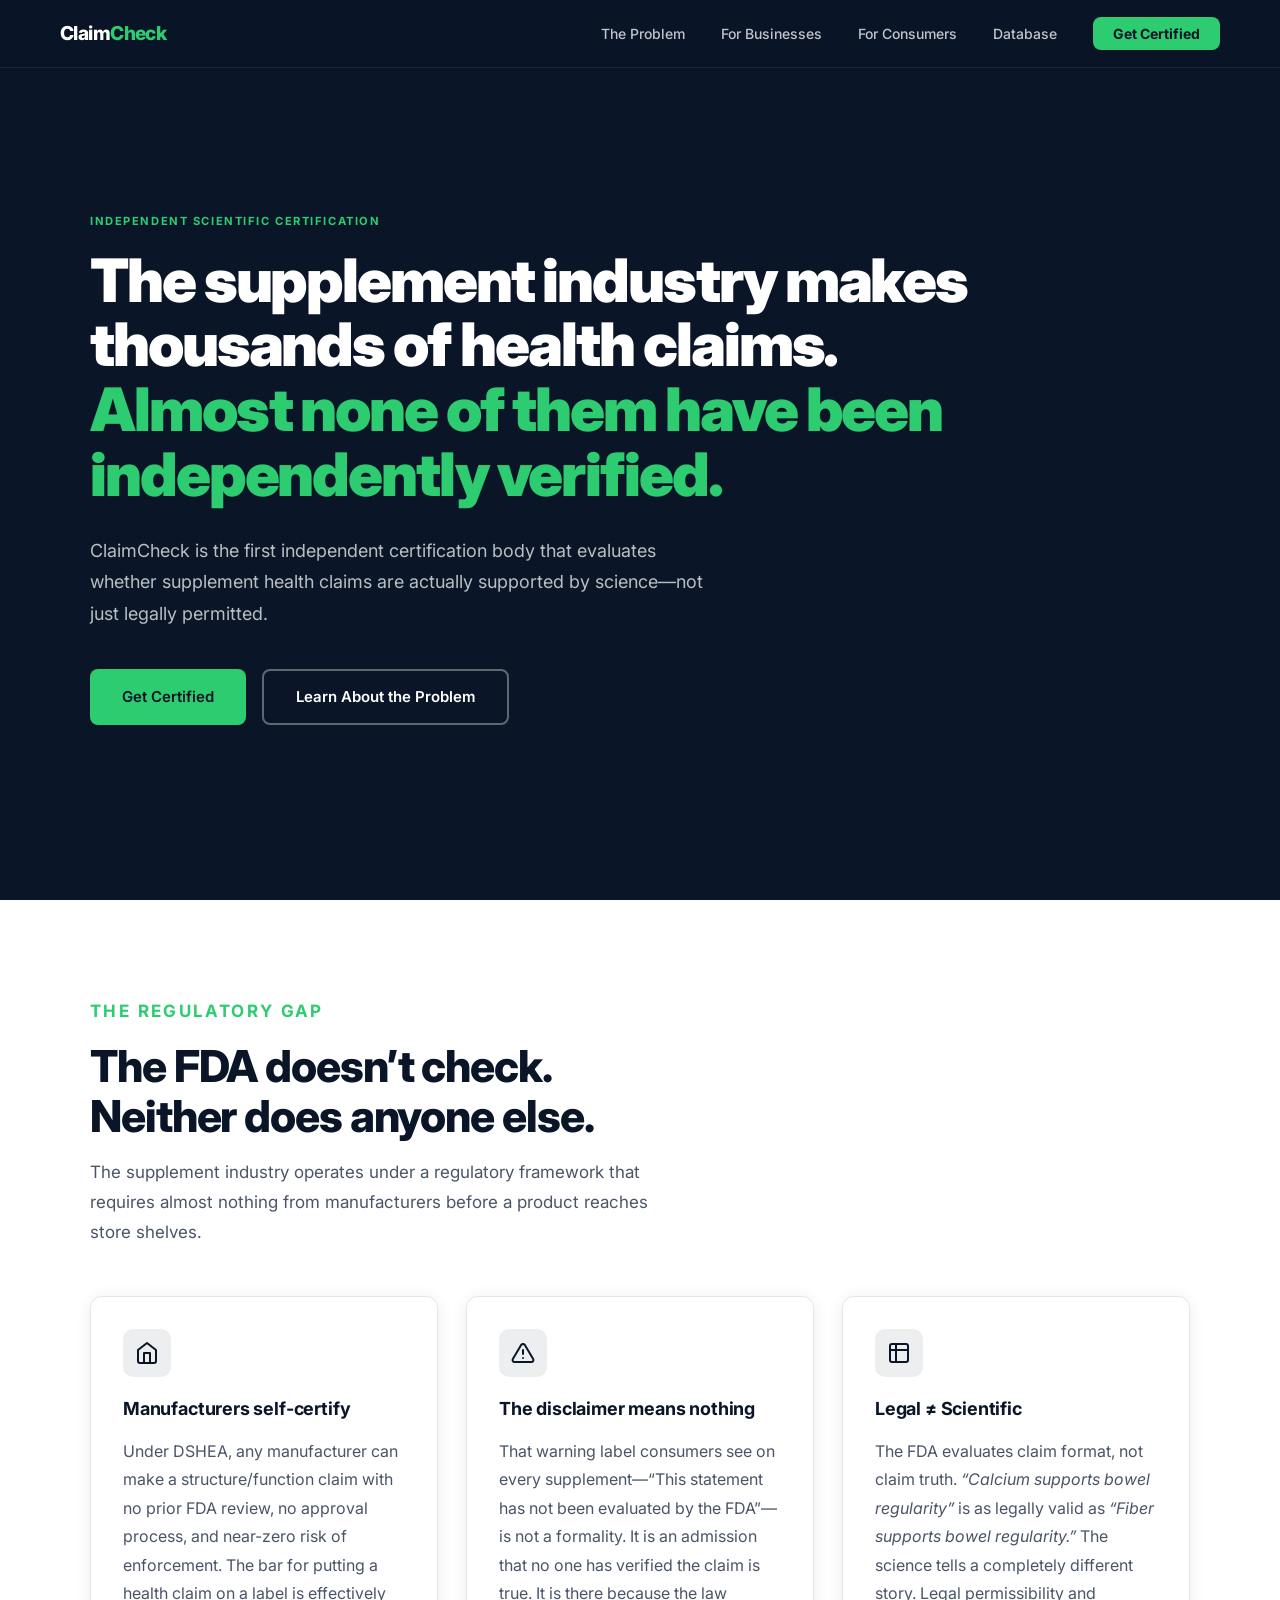
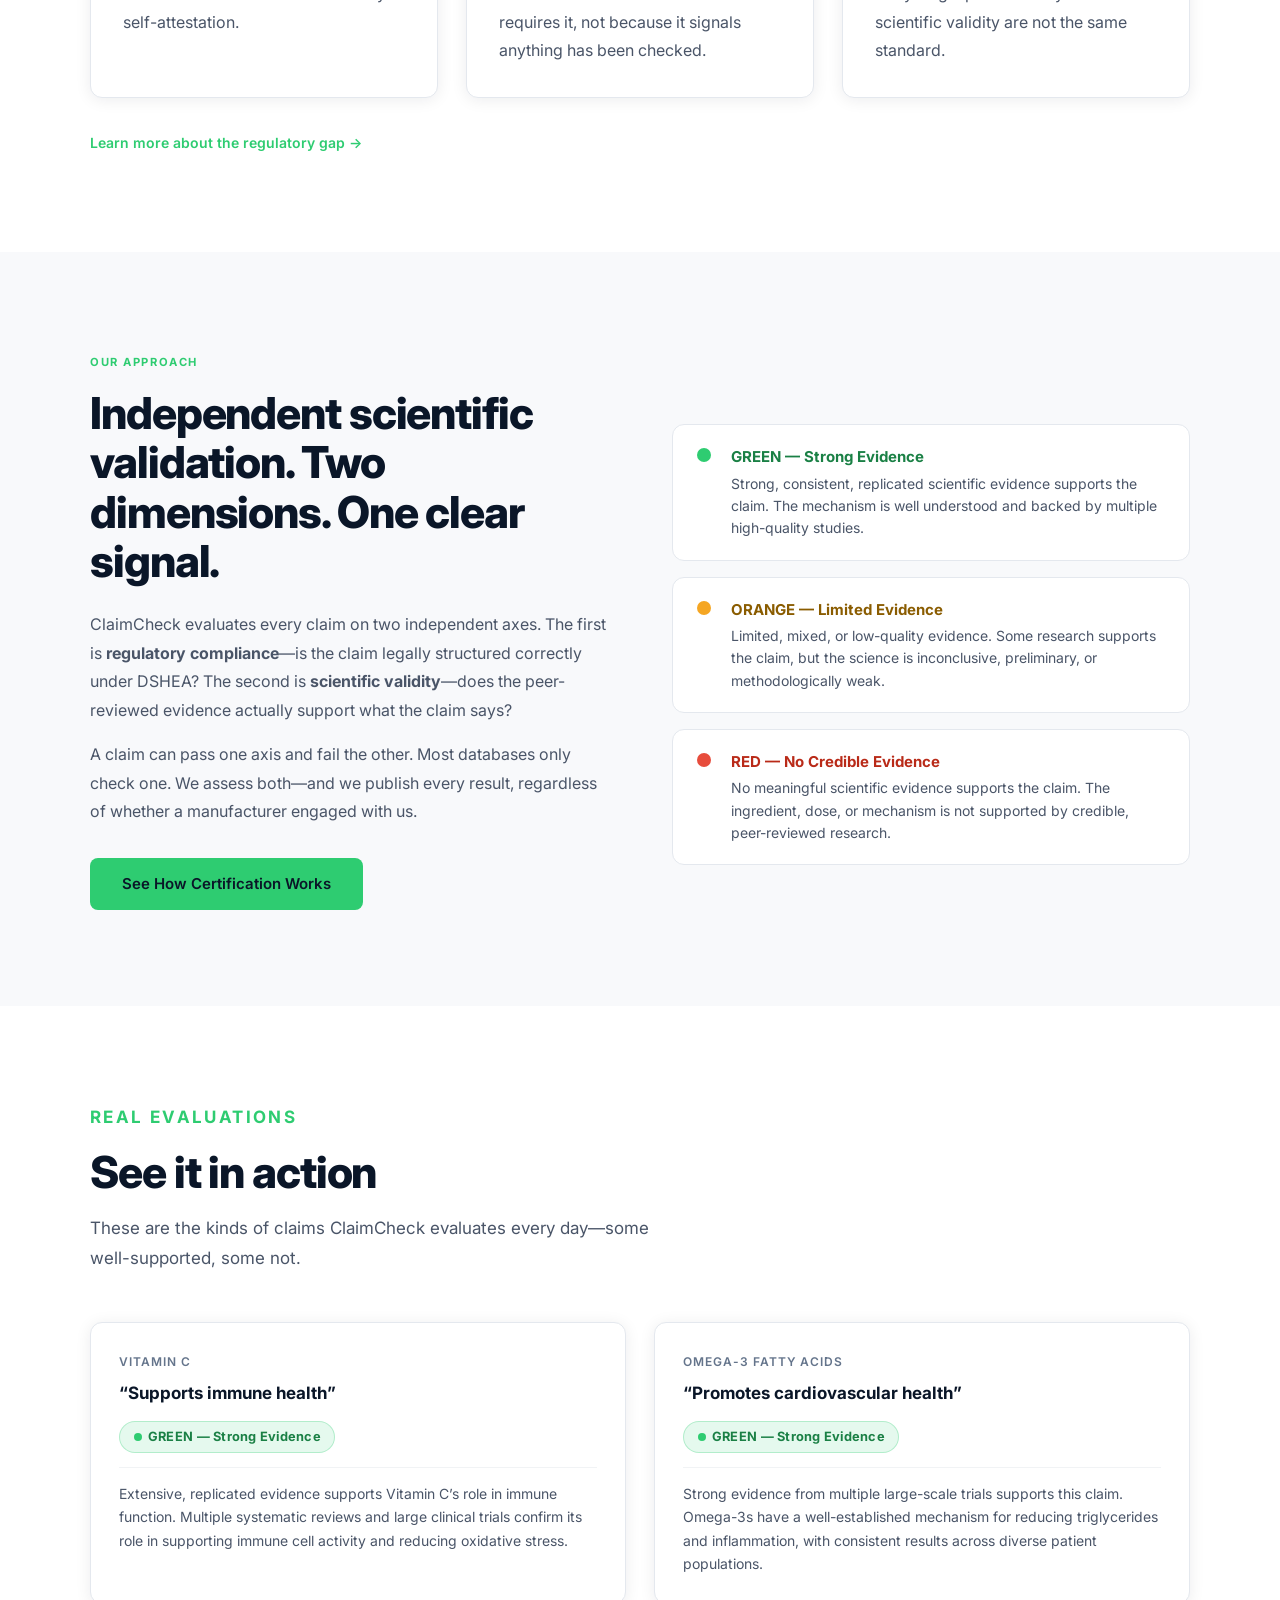
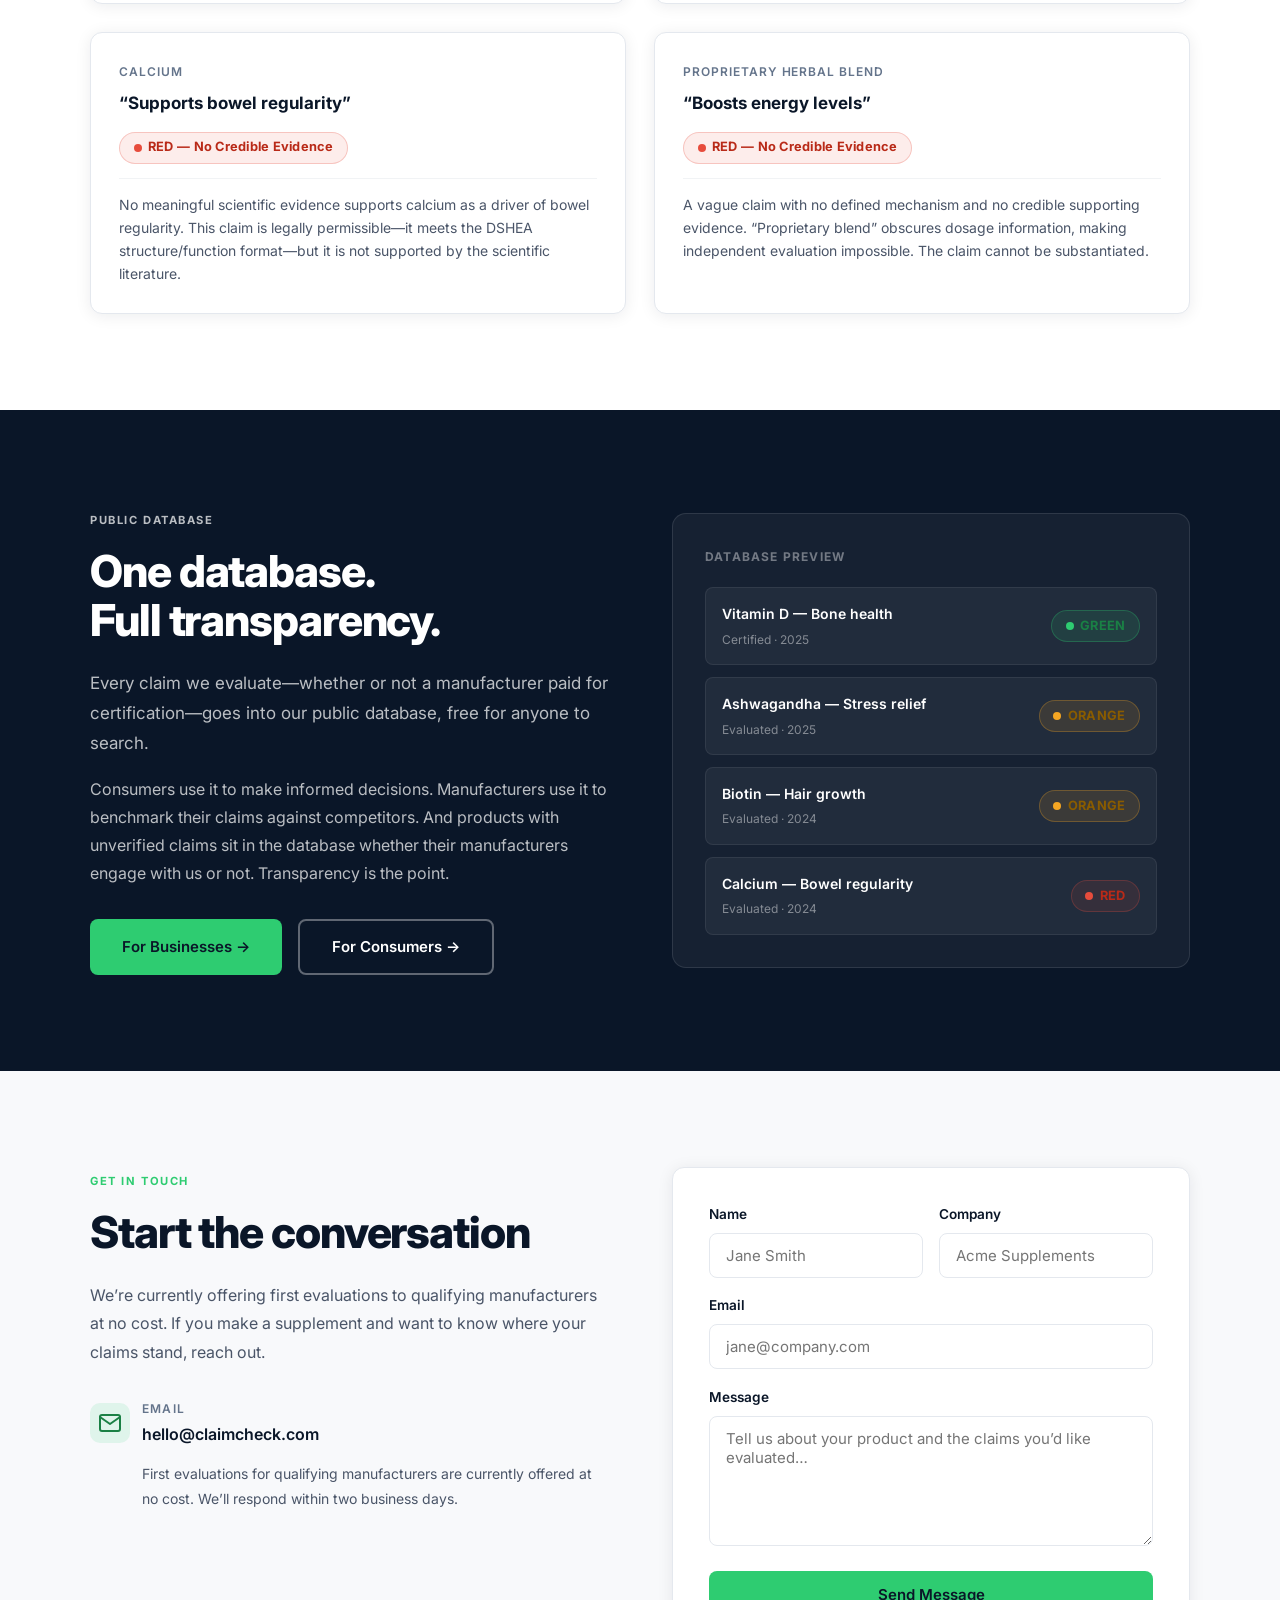
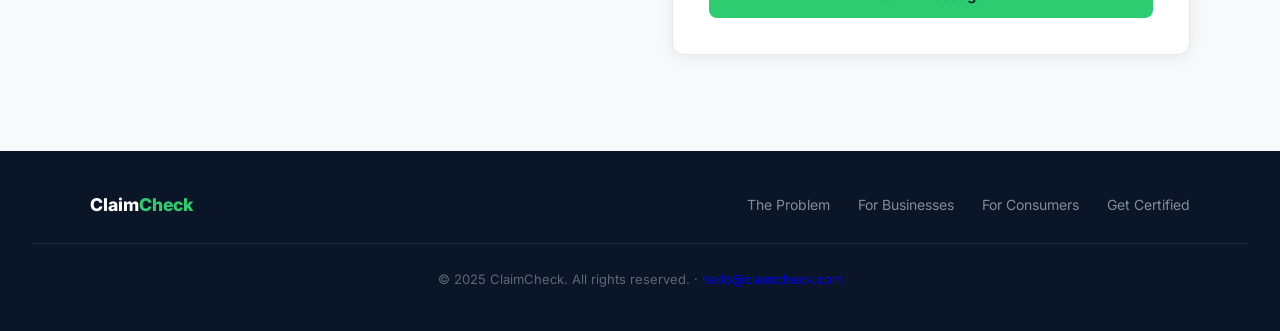
==== commit 3ac04821: "Add public product database page with scores, grades, and evidence detail Co-Authored-By: Claude Son" ====
--- a/index.html
+++ b/index.html
@@ -17,6 +17,7 @@
       <li><a href="the-problem.html">The Problem</a></li>
       <li><a href="for-businesses.html">For Businesses</a></li>
       <li><a href="for-consumers.html">For Consumers</a></li>
+      <li><a href="database.html">Database</a></li>
       <li><a href="#contact" class="nav-cta">Get Certified</a></li>
     </ul>
     <button class="nav-burger" id="burger" aria-label="Open menu">
@@ -28,6 +29,7 @@
   <a href="the-problem.html">The Problem</a>
   <a href="for-businesses.html">For Businesses</a>
   <a href="for-consumers.html">For Consumers</a>
+  <a href="database.html">Database</a>
   <a href="#contact" class="cta-link">Get Certified &rarr;</a>
 </div>
 
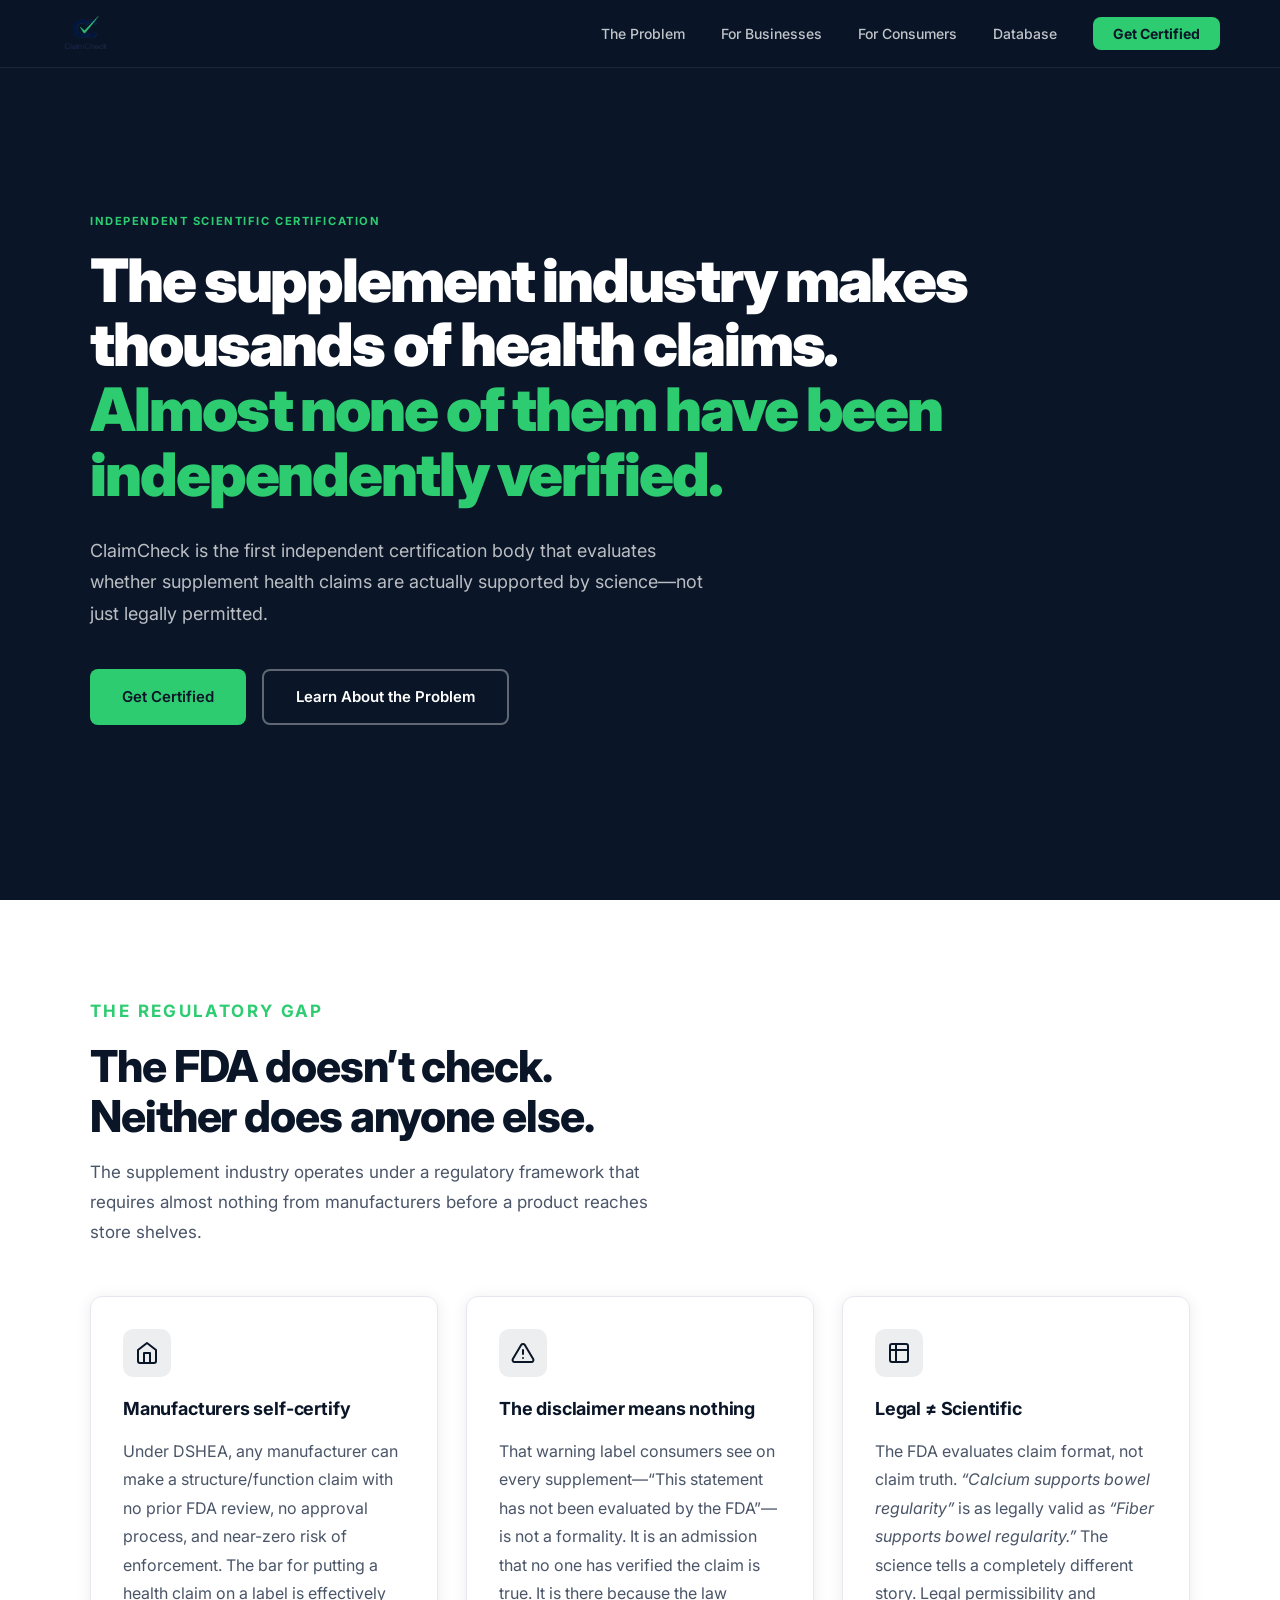
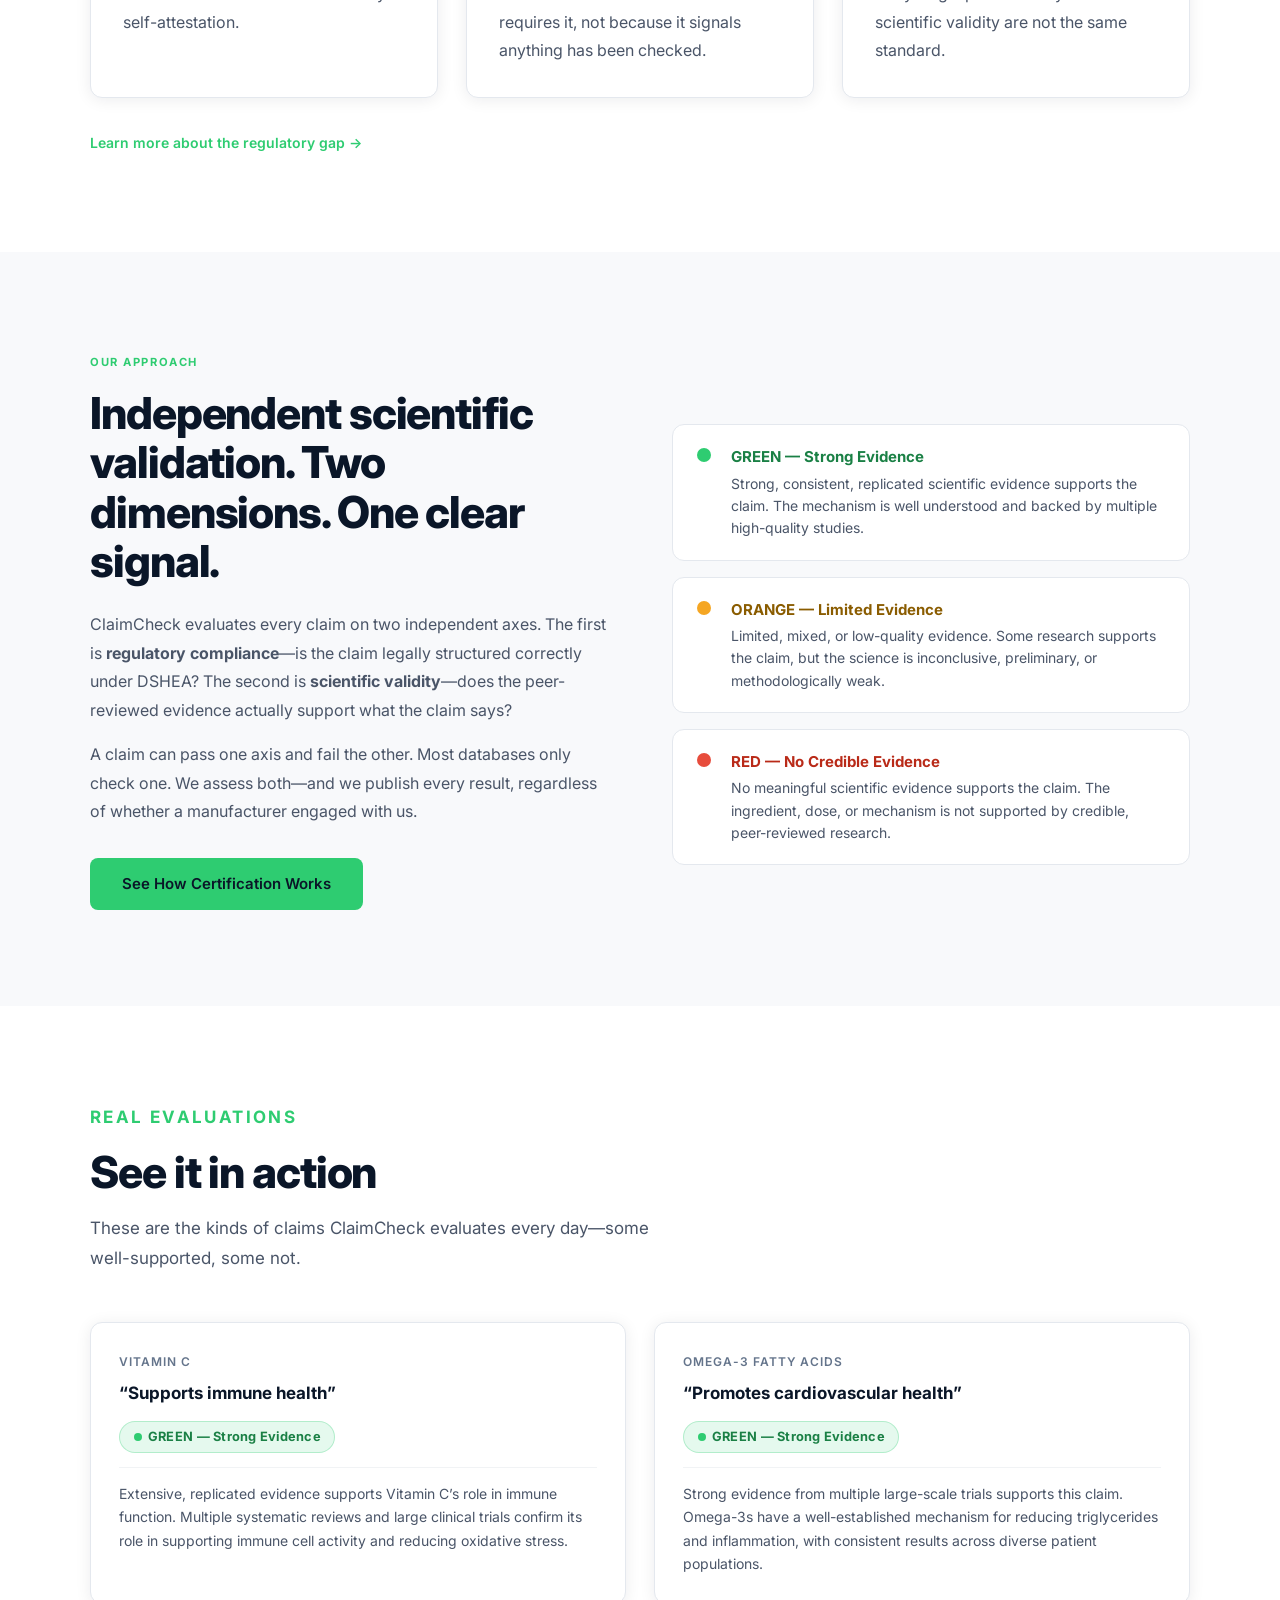
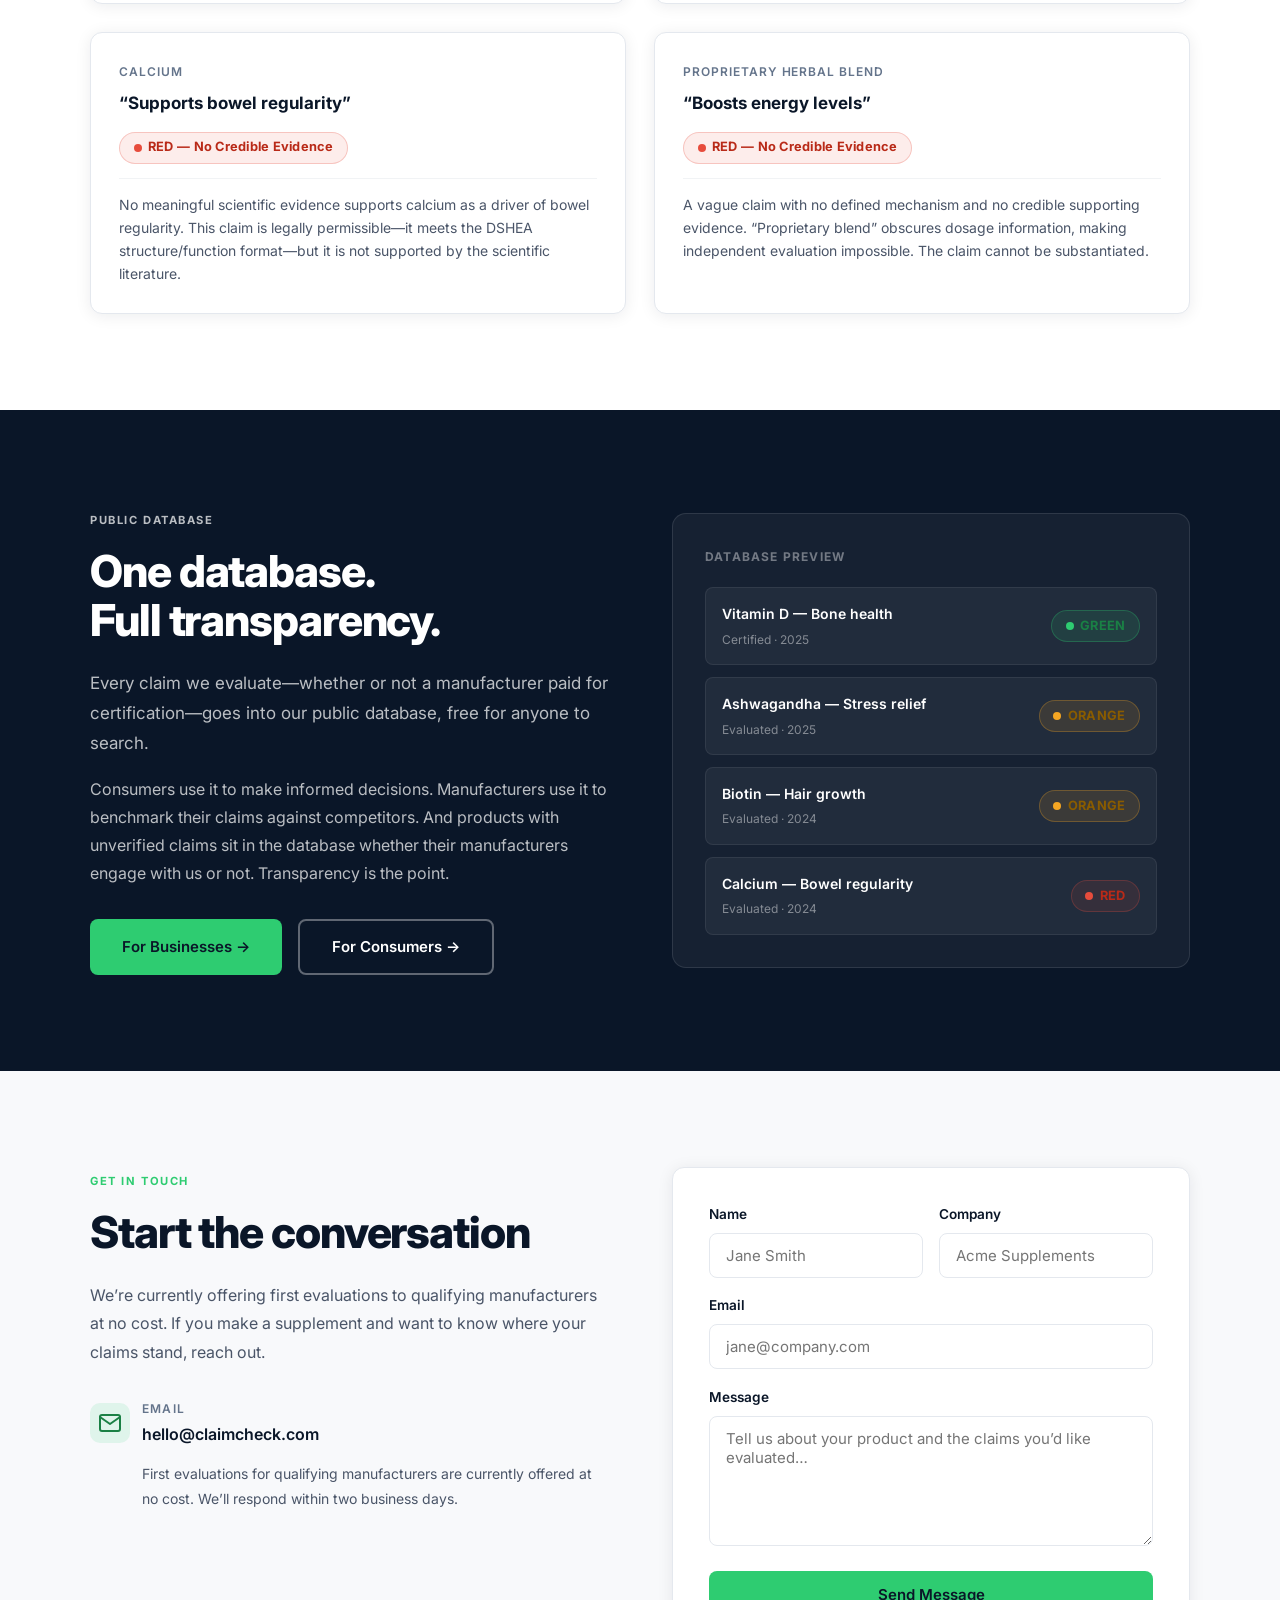
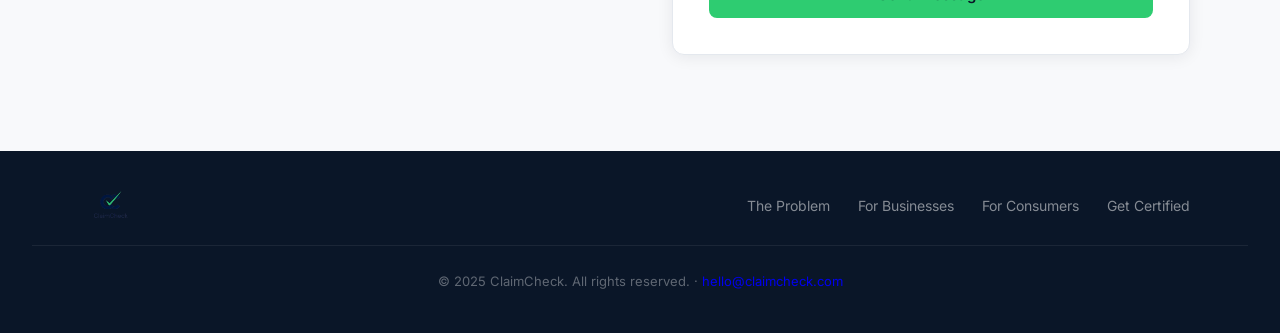
==== commit 4987dfa1: "Replace text logo with logoCC1.png across all pages Co-Authored-By: Claude Sonnet 4.6 <noreply@anthr" ====
--- a/index.html
+++ b/index.html
@@ -12,7 +12,7 @@
 <!-- ─── Navigation ─────────────────────────────────────────────── -->
 <nav class="nav">
   <div class="nav-inner">
-    <a href="index.html" class="nav-logo">Claim<span>Check</span></a>
+    <a href="index.html" class="nav-logo"><img src="image/logoCC1.png" alt="ClaimCheck" style="height:38px;display:block;" /></a>
     <ul class="nav-links">
       <li><a href="the-problem.html">The Problem</a></li>
       <li><a href="for-businesses.html">For Businesses</a></li>
@@ -338,7 +338,7 @@
 <!-- ─── Footer ────────────────────────────────────────────────── -->
 <footer>
   <div class="footer-inner">
-    <span class="footer-logo">Claim<span>Check</span></span>
+    <span class="footer-logo"><img src="image/logoCC1.png" alt="ClaimCheck" style="height:30px;display:block;" /></span>
     <nav class="footer-links">
       <a href="the-problem.html">The Problem</a>
       <a href="for-businesses.html">For Businesses</a>
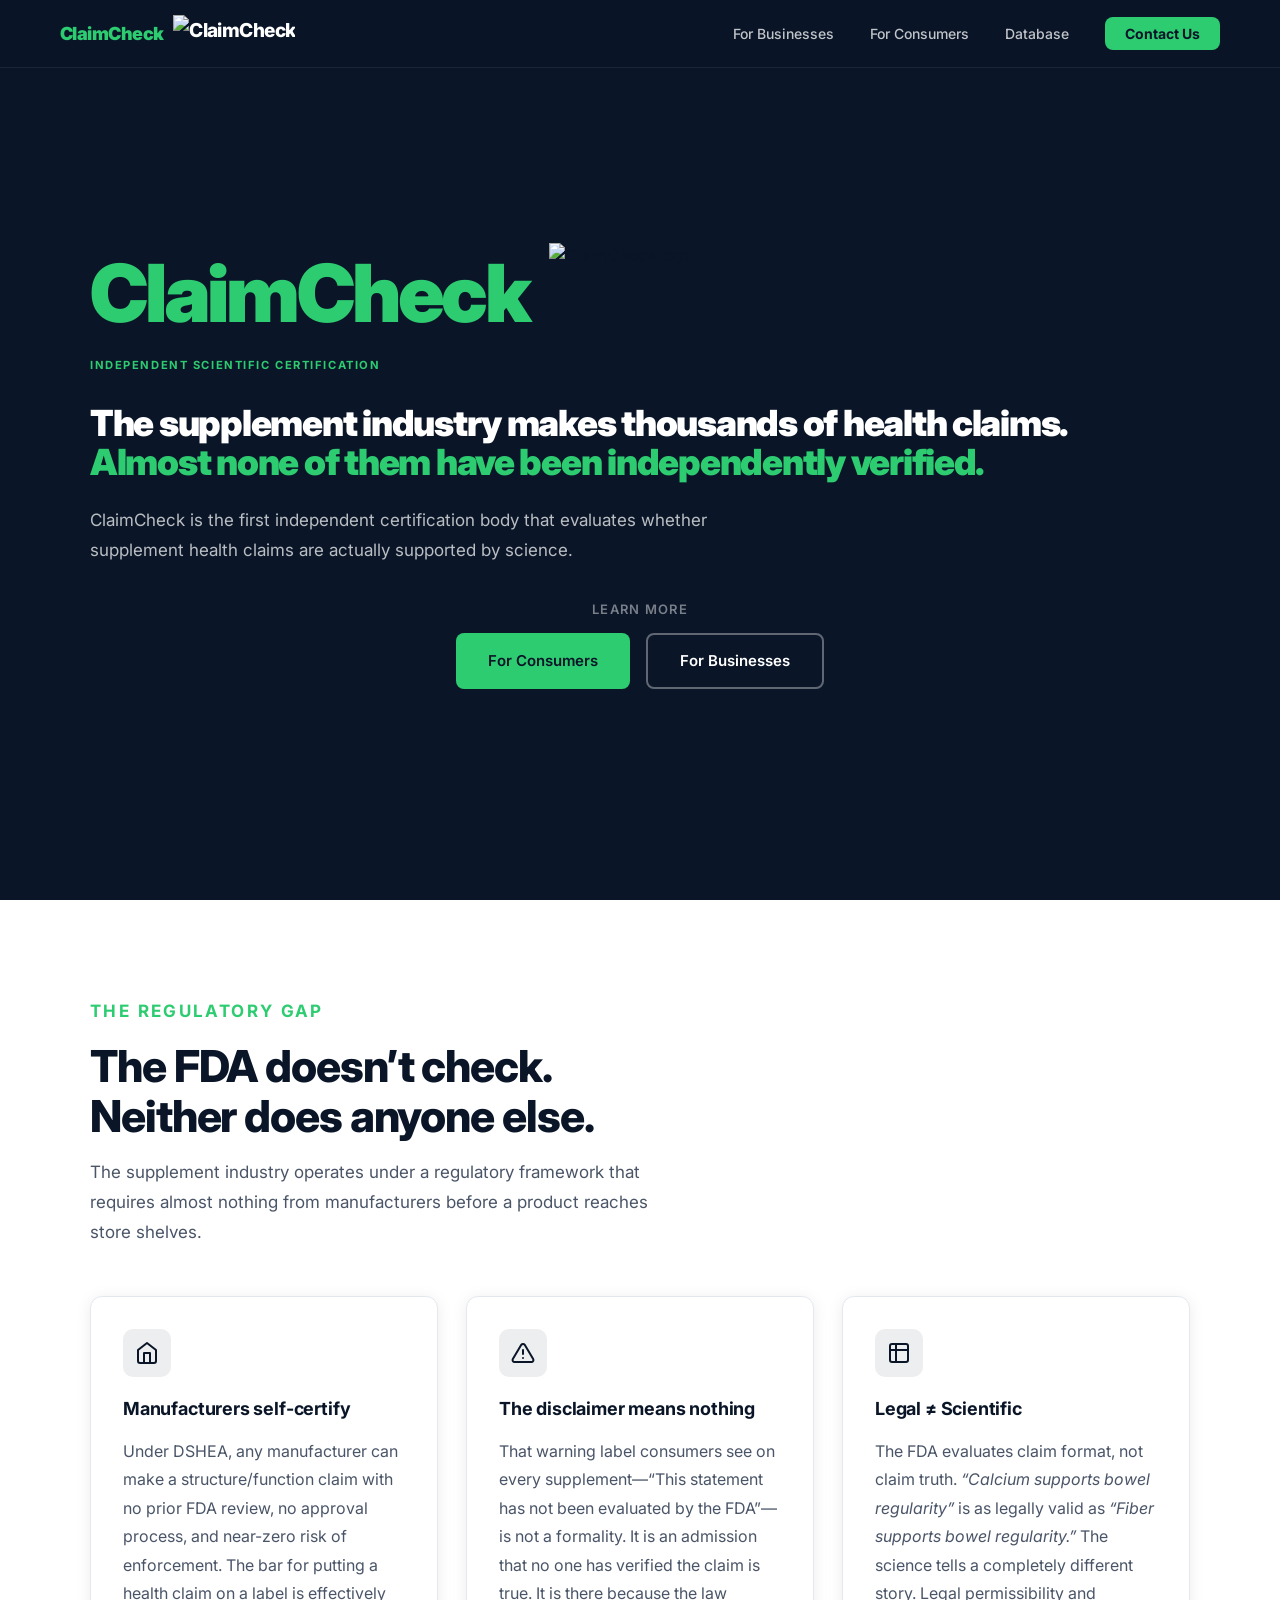
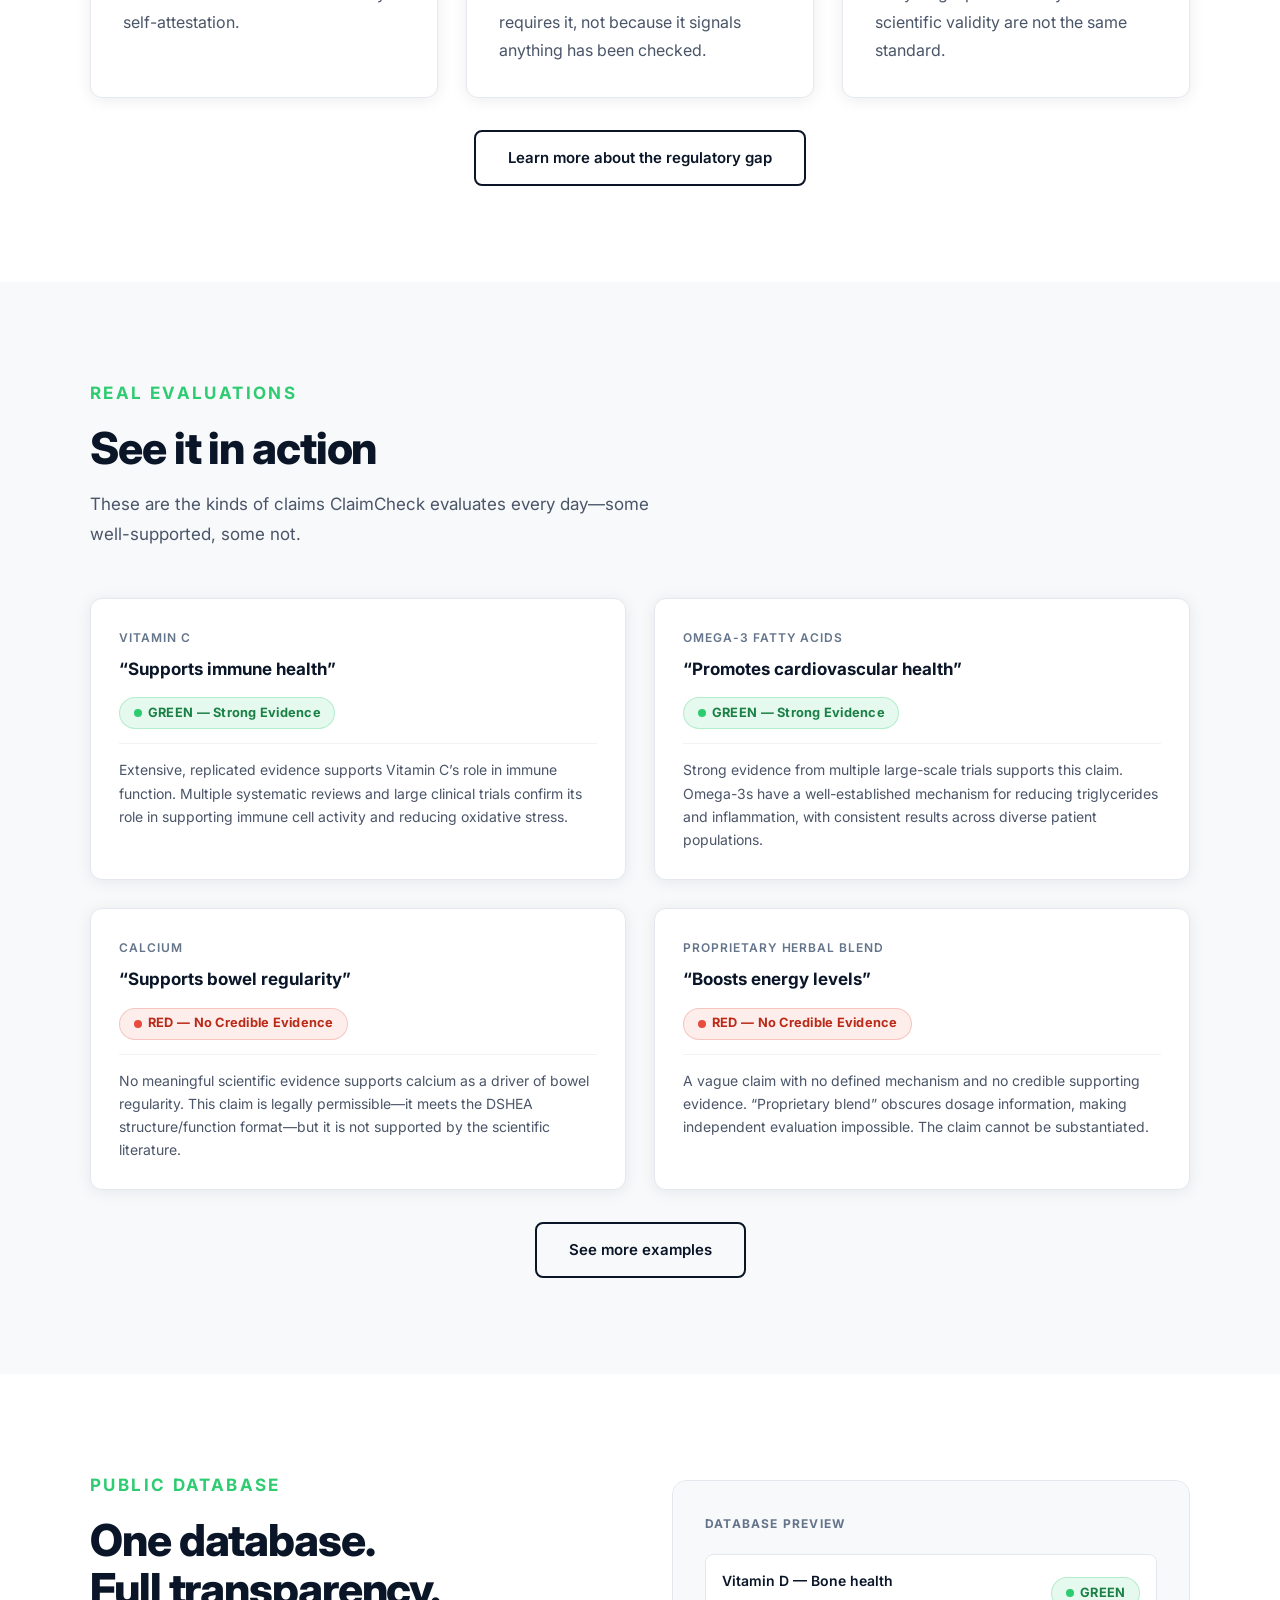
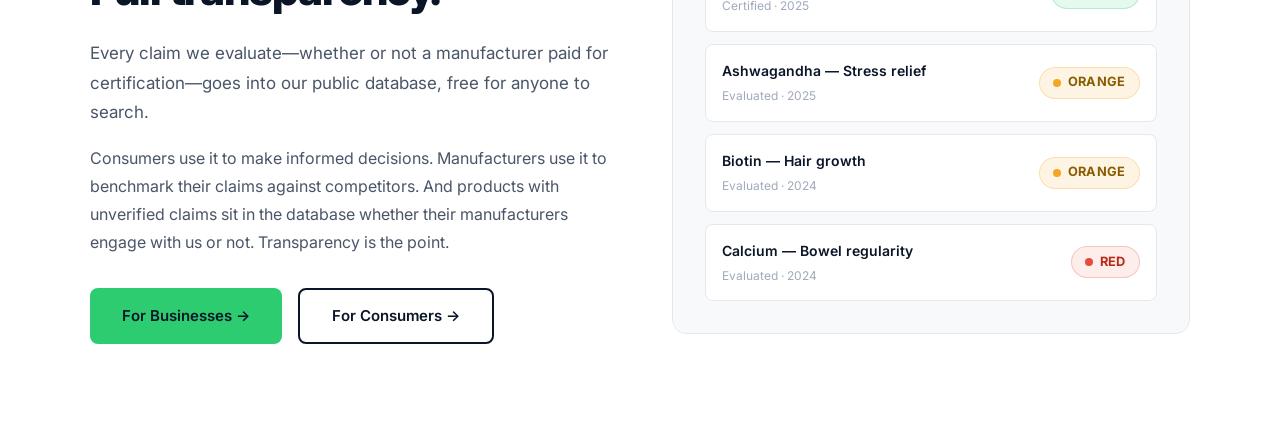
==== commit cc1eb198: "Redesign index.html, update all navs/footers, add contact.html - Redesign index.html hero: ClaimChec" ====
--- a/index.html
+++ b/index.html
@@ -12,13 +12,15 @@
 <!-- ─── Navigation ─────────────────────────────────────────────── -->
 <nav class="nav">
   <div class="nav-inner">
-    <a href="index.html" class="nav-logo"><img src="image/logoCC1.png" alt="ClaimCheck" style="height:38px;display:block;" /></a>
+    <a href="index.html" class="nav-logo" style="display:flex;align-items:center;gap:0.6rem;text-decoration:none;">
+      <span style="font-size:1.125rem;font-weight:900;color:var(--green);letter-spacing:-0.03em;line-height:1;">ClaimCheck</span>
+      <img src="image/logoCC5.png" alt="ClaimCheck" style="height:38px;display:block;" />
+    </a>
     <ul class="nav-links">
-      <li><a href="the-problem.html">The Problem</a></li>
       <li><a href="for-businesses.html">For Businesses</a></li>
       <li><a href="for-consumers.html">For Consumers</a></li>
       <li><a href="database.html">Database</a></li>
-      <li><a href="#contact" class="nav-cta">Get Certified</a></li>
+      <li><a href="contact.html" class="nav-cta">Contact Us</a></li>
     </ul>
     <button class="nav-burger" id="burger" aria-label="Open menu">
       <span></span><span></span><span></span>
@@ -26,28 +28,36 @@
   </div>
 </nav>
 <div class="nav-drawer" id="drawer">
-  <a href="the-problem.html">The Problem</a>
   <a href="for-businesses.html">For Businesses</a>
   <a href="for-consumers.html">For Consumers</a>
   <a href="database.html">Database</a>
-  <a href="#contact" class="cta-link">Get Certified &rarr;</a>
+  <a href="contact.html" class="cta-link">Contact Us &rarr;</a>
 </div>
 
 <!-- ─── Section 1: Hero ────────────────────────────────────────── -->
 <section class="section-tall bg-navy" id="hero">
   <div class="container">
     <div class="hero-content">
-      <p class="eyebrow fade-in">Independent Scientific Certification</p>
-      <h1 class="text-white fade-in delay-1">
+      <!-- ClaimCheck + logo lockup -->
+      <div class="fade-in" style="display:flex;align-items:center;gap:1.25rem;margin-bottom:0.5rem;">
+        <span style="font-size:clamp(3rem,7vw,5rem);font-weight:900;color:var(--green);letter-spacing:-0.04em;line-height:1;">ClaimCheck</span>
+        <img src="image/logoCC5.png" alt="ClaimCheck logo" style="height:100px;display:block;" />
+      </div>
+      <p class="eyebrow fade-in delay-1" style="margin-bottom:1.75rem;text-align:center;">Independent Scientific Certification</p>
+
+      <h1 class="text-white fade-in delay-2" style="font-size:clamp(1.5rem,3.5vw,2.25rem);">
         The supplement industry makes thousands of health claims.<br>
         <span style="color: var(--green);">Almost none of them have been independently verified.</span>
       </h1>
-      <p class="fade-in delay-2" style="font-size: 1.125rem; max-width: 620px; margin: 1.75rem 0 2.5rem; color: rgba(255,255,255,0.72); line-height: 1.75;">
-        ClaimCheck is the first independent certification body that evaluates whether supplement health claims are actually supported by science&mdash;not just legally permitted.
+      <p class="fade-in delay-3" style="font-size: 1.0625rem; max-width: 620px; margin: 1.5rem 0 2rem; color: rgba(255,255,255,0.72); line-height: 1.75;">
+        ClaimCheck is the first independent certification body that evaluates whether supplement health claims are actually supported by science.
       </p>
-      <div class="btn-group fade-in delay-3">
-        <a href="#contact" class="btn btn-green">Get Certified</a>
-        <a href="the-problem.html" class="btn btn-outline-white">Learn About the Problem</a>
+      <div class="fade-in delay-3" style="text-align:center;margin-bottom:0.75rem;">
+        <p style="font-size:0.8125rem;font-weight:600;text-transform:uppercase;letter-spacing:0.1em;color:rgba(255,255,255,0.45);">Learn more</p>
+      </div>
+      <div class="btn-group fade-in delay-4" style="justify-content:center;">
+        <a href="for-consumers.html" class="btn btn-green">For Consumers</a>
+        <a href="for-businesses.html" class="btn btn-outline-white">For Businesses</a>
       </div>
     </div>
   </div>
@@ -107,63 +117,14 @@
       </div>
     </div>
 
-    <p class="mt-4 fade-in" style="font-size: 0.9375rem;">
-      <a href="the-problem.html" class="link-arrow">
-        Learn more about the regulatory gap &rarr;
-      </a>
-    </p>
-  </div>
-</section>
-
-<!-- ─── Section 3: Our Solution ───────────────────────────────── -->
-<section class="section bg-light" id="solution">
-  <div class="container">
-    <div class="grid-2" style="align-items: center; gap: 4rem;">
-      <div>
-        <p class="eyebrow fade-in">Our Approach</p>
-        <h2 class="fade-in delay-1">Independent scientific validation. Two dimensions. One clear signal.</h2>
-        <p class="mt-3 fade-in delay-2">
-          ClaimCheck evaluates every claim on two independent axes. The first is <strong>regulatory compliance</strong>&mdash;is the claim legally structured correctly under DSHEA? The second is <strong>scientific validity</strong>&mdash;does the peer-reviewed evidence actually support what the claim says?
-        </p>
-        <p class="mt-2 fade-in delay-2">
-          A claim can pass one axis and fail the other. Most databases only check one. We assess both&mdash;and we publish every result, regardless of whether a manufacturer engaged with us.
-        </p>
-        <div class="mt-4 fade-in delay-3">
-          <a href="for-businesses.html" class="btn btn-green">See How Certification Works</a>
-        </div>
-      </div>
-
-      <div>
-        <div class="rating-tiers fade-in delay-2">
-          <div class="rating-tier">
-            <div class="tier-indicator tier-green"></div>
-            <div>
-              <h4 style="color: #1a8045;">GREEN &mdash; Strong Evidence</h4>
-              <p>Strong, consistent, replicated scientific evidence supports the claim. The mechanism is well understood and backed by multiple high-quality studies.</p>
-            </div>
-          </div>
-          <div class="rating-tier">
-            <div class="tier-indicator tier-orange"></div>
-            <div>
-              <h4 style="color: #8a5c00;">ORANGE &mdash; Limited Evidence</h4>
-              <p>Limited, mixed, or low-quality evidence. Some research supports the claim, but the science is inconclusive, preliminary, or methodologically weak.</p>
-            </div>
-          </div>
-          <div class="rating-tier">
-            <div class="tier-indicator tier-red"></div>
-            <div>
-              <h4 style="color: #b92a18;">RED &mdash; No Credible Evidence</h4>
-              <p>No meaningful scientific evidence supports the claim. The ingredient, dose, or mechanism is not supported by credible, peer-reviewed research.</p>
-            </div>
-          </div>
-        </div>
-      </div>
+    <div class="mt-4 fade-in" style="text-align:center;">
+      <a href="the-problem.html" class="btn btn-outline-navy">Learn more about the regulatory gap</a>
     </div>
   </div>
 </section>
 
 <!-- ─── Section 4: Claim Examples ────────────────────────────── -->
-<section class="section bg-white" id="examples">
+<section class="section bg-light" id="examples">
   <div class="container">
     <div class="section-heading fade-in">
       <p class="eyebrow">Real Evaluations</p>
@@ -212,142 +173,75 @@
         </p>
       </div>
     </div>
+    <div class="mt-4 fade-in" style="text-align:center;">
+      <a href="database.html" class="btn btn-outline-navy">See more examples</a>
+    </div>
   </div>
 </section>
 
 <!-- ─── Section 5: The Database ───────────────────────────────── -->
-<section class="section bg-navy" id="database">
+<section class="section bg-white" id="database">
   <div class="container">
     <div class="grid-2" style="align-items: center; gap: 4rem;">
-      <div class="text-white">
-        <p class="eyebrow fade-in">Public Database</p>
+      <div>
+        <p class="eyebrow fade-in" style="font-size:1.0625rem;">Public Database</p>
         <h2 class="fade-in delay-1">One database.<br>Full transparency.</h2>
-        <p class="mt-3 fade-in delay-2" style="color: rgba(255,255,255,0.72); font-size: 1.0625rem; line-height: 1.75;">
+        <p class="mt-3 fade-in delay-2" style="font-size: 1.0625rem; line-height: 1.75;">
           Every claim we evaluate&mdash;whether or not a manufacturer paid for certification&mdash;goes into our public database, free for anyone to search.
         </p>
-        <p class="mt-2 fade-in delay-2" style="color: rgba(255,255,255,0.72); line-height: 1.75;">
+        <p class="mt-2 fade-in delay-2" style="color: var(--text-muted); line-height: 1.75;">
           Consumers use it to make informed decisions. Manufacturers use it to benchmark their claims against competitors. And products with unverified claims sit in the database whether their manufacturers engage with us or not. Transparency is the point.
         </p>
         <div class="btn-group mt-4 fade-in delay-3">
           <a href="for-businesses.html" class="btn btn-green">For Businesses &rarr;</a>
-          <a href="for-consumers.html" class="btn btn-outline-white">For Consumers &rarr;</a>
+          <a href="for-consumers.html" class="btn btn-outline-navy">For Consumers &rarr;</a>
         </div>
       </div>
 
       <div class="fade-in delay-2">
-        <div style="background: rgba(255,255,255,0.05); border: 1px solid rgba(255,255,255,0.1); border-radius: 14px; padding: 2rem;">
-          <p style="font-size: 0.75rem; font-weight: 700; text-transform: uppercase; letter-spacing: 0.1em; color: rgba(255,255,255,0.4); margin-bottom: 1.25rem;">Database Preview</p>
-          <!-- Mock DB rows -->
+        <div style="position:relative;border-radius:14px;overflow:hidden;" onmouseenter="this.querySelector('.db-hover-btn').style.opacity='1'" onmouseleave="this.querySelector('.db-hover-btn').style.opacity='0'">
+        <div class="db-hover-btn" style="position:absolute;inset:0;background:rgba(10,22,40,0.55);display:flex;align-items:center;justify-content:center;opacity:0;transition:opacity 0.25s ease;z-index:2;border-radius:14px;">
+          <a href="database.html" class="btn btn-green">Search the Database</a>
+        </div>
+        <div style="background: var(--gray-50); border: 1px solid var(--gray-200); border-radius: 14px; padding: 2rem;">
+          <p style="font-size: 0.75rem; font-weight: 700; text-transform: uppercase; letter-spacing: 0.1em; color: var(--gray-600); margin-bottom: 1.25rem;">Database Preview</p>
           <div style="display: flex; flex-direction: column; gap: 0.75rem;">
-            <div style="display: flex; justify-content: space-between; align-items: center; background: rgba(255,255,255,0.05); padding: 0.875rem 1rem; border-radius: 8px; border: 1px solid rgba(255,255,255,0.07);">
-              <div>
-                <p style="font-size: 0.875rem; font-weight: 600; color: white; margin-bottom: 0.1rem;">Vitamin D &mdash; Bone health</p>
-                <p style="font-size: 0.75rem; color: rgba(255,255,255,0.45);">Certified &middot; 2025</p>
+            <div style="display: flex; justify-content: space-between; align-items: center; background: white; padding: 0.875rem 1rem; border-radius: 8px; border: 1px solid var(--gray-200);">
+              <div>
+                <p style="font-size: 0.875rem; font-weight: 600; color: var(--navy); margin-bottom: 0.1rem;">Vitamin D &mdash; Bone health</p>
+                <p style="font-size: 0.75rem; color: var(--gray-400);">Certified &middot; 2025</p>
               </div>
               <span class="badge badge-green"><span class="badge-dot"></span>GREEN</span>
             </div>
-            <div style="display: flex; justify-content: space-between; align-items: center; background: rgba(255,255,255,0.05); padding: 0.875rem 1rem; border-radius: 8px; border: 1px solid rgba(255,255,255,0.07);">
-              <div>
-                <p style="font-size: 0.875rem; font-weight: 600; color: white; margin-bottom: 0.1rem;">Ashwagandha &mdash; Stress relief</p>
-                <p style="font-size: 0.75rem; color: rgba(255,255,255,0.45);">Evaluated &middot; 2025</p>
+            <div style="display: flex; justify-content: space-between; align-items: center; background: white; padding: 0.875rem 1rem; border-radius: 8px; border: 1px solid var(--gray-200);">
+              <div>
+                <p style="font-size: 0.875rem; font-weight: 600; color: var(--navy); margin-bottom: 0.1rem;">Ashwagandha &mdash; Stress relief</p>
+                <p style="font-size: 0.75rem; color: var(--gray-400);">Evaluated &middot; 2025</p>
               </div>
               <span class="badge badge-orange"><span class="badge-dot"></span>ORANGE</span>
             </div>
-            <div style="display: flex; justify-content: space-between; align-items: center; background: rgba(255,255,255,0.05); padding: 0.875rem 1rem; border-radius: 8px; border: 1px solid rgba(255,255,255,0.07);">
-              <div>
-                <p style="font-size: 0.875rem; font-weight: 600; color: white; margin-bottom: 0.1rem;">Biotin &mdash; Hair growth</p>
-                <p style="font-size: 0.75rem; color: rgba(255,255,255,0.45);">Evaluated &middot; 2024</p>
+            <div style="display: flex; justify-content: space-between; align-items: center; background: white; padding: 0.875rem 1rem; border-radius: 8px; border: 1px solid var(--gray-200);">
+              <div>
+                <p style="font-size: 0.875rem; font-weight: 600; color: var(--navy); margin-bottom: 0.1rem;">Biotin &mdash; Hair growth</p>
+                <p style="font-size: 0.75rem; color: var(--gray-400);">Evaluated &middot; 2024</p>
               </div>
               <span class="badge badge-orange"><span class="badge-dot"></span>ORANGE</span>
             </div>
-            <div style="display: flex; justify-content: space-between; align-items: center; background: rgba(255,255,255,0.05); padding: 0.875rem 1rem; border-radius: 8px; border: 1px solid rgba(255,255,255,0.07);">
-              <div>
-                <p style="font-size: 0.875rem; font-weight: 600; color: white; margin-bottom: 0.1rem;">Calcium &mdash; Bowel regularity</p>
-                <p style="font-size: 0.75rem; color: rgba(255,255,255,0.45);">Evaluated &middot; 2024</p>
+            <div style="display: flex; justify-content: space-between; align-items: center; background: white; padding: 0.875rem 1rem; border-radius: 8px; border: 1px solid var(--gray-200);">
+              <div>
+                <p style="font-size: 0.875rem; font-weight: 600; color: var(--navy); margin-bottom: 0.1rem;">Calcium &mdash; Bowel regularity</p>
+                <p style="font-size: 0.75rem; color: var(--gray-400);">Evaluated &middot; 2024</p>
               </div>
               <span class="badge badge-red"><span class="badge-dot"></span>RED</span>
             </div>
           </div>
         </div>
-      </div>
-    </div>
-  </div>
-</section>
-
-<!-- ─── Section 6: Contact ────────────────────────────────────── -->
-<section class="section bg-light" id="contact">
-  <div class="container">
-    <div class="grid-2" style="align-items: start; gap: 4rem;">
-      <div>
-        <p class="eyebrow fade-in">Get in Touch</p>
-        <h2 class="fade-in delay-1">Start the conversation</h2>
-        <p class="mt-3 fade-in delay-2">
-          We&rsquo;re currently offering first evaluations to qualifying manufacturers at no cost. If you make a supplement and want to know where your claims stand, reach out.
-        </p>
-        <div class="mt-4 fade-in delay-2" style="display: flex; flex-direction: column; gap: 0.875rem;">
-          <div style="display: flex; align-items: center; gap: 0.75rem;">
-            <div class="icon-wrap icon-green" style="margin-bottom: 0; width: 40px; height: 40px; flex-shrink: 0;">
-              <svg viewBox="0 0 24 24" fill="none" stroke="#1a8045" stroke-width="2" stroke-linecap="round" stroke-linejoin="round">
-                <path d="M4 4h16c1.1 0 2 .9 2 2v12c0 1.1-.9 2-2 2H4c-1.1 0-2-.9-2-2V6c0-1.1.9-2 2-2z"/>
-                <polyline points="22,6 12,13 2,6"/>
-              </svg>
-            </div>
-            <div>
-              <p style="font-size: 0.75rem; font-weight: 600; text-transform: uppercase; letter-spacing: 0.1em; color: var(--gray-600); margin-bottom: 0.15rem;">Email</p>
-              <a href="mailto:hello@claimcheck.com" style="font-size: 1rem; font-weight: 600; color: var(--navy);">hello@claimcheck.com</a>
-            </div>
-          </div>
-          <p style="font-size: 0.875rem; color: var(--text-muted); padding-left: 52px;">
-            First evaluations for qualifying manufacturers are currently offered at no cost. We&rsquo;ll respond within two business days.
-          </p>
-        </div>
-      </div>
-
-      <div class="card fade-in delay-2" style="padding: 2.25rem;">
-        <form id="contact-form" onsubmit="handleSubmit(event)">
-          <div class="form-row">
-            <div class="form-group">
-              <label for="name">Name</label>
-              <input type="text" id="name" name="name" placeholder="Jane Smith" required />
-            </div>
-            <div class="form-group">
-              <label for="company">Company</label>
-              <input type="text" id="company" name="company" placeholder="Acme Supplements" required />
-            </div>
-          </div>
-          <div class="form-group">
-            <label for="email">Email</label>
-            <input type="email" id="email" name="email" placeholder="jane@company.com" required />
-          </div>
-          <div class="form-group">
-            <label for="message">Message</label>
-            <textarea id="message" name="message" placeholder="Tell us about your product and the claims you&rsquo;d like evaluated&hellip;" required></textarea>
-          </div>
-          <button type="submit" class="btn btn-green" style="width: 100%; justify-content: center;">
-            Send Message
-          </button>
-          <div id="form-success" style="display:none; margin-top: 1rem; padding: 0.875rem 1rem; background: rgba(46,204,113,0.1); border: 1px solid rgba(46,204,113,0.25); border-radius: 8px; color: #1a8045; font-size: 0.9rem; font-weight: 500;">
-            Thanks! We&rsquo;ll be in touch within two business days.
-          </div>
-        </form>
-      </div>
-    </div>
-  </div>
-</section>
-
-<!-- ─── Footer ────────────────────────────────────────────────── -->
-<footer>
-  <div class="footer-inner">
-    <span class="footer-logo"><img src="image/logoCC1.png" alt="ClaimCheck" style="height:30px;display:block;" /></span>
-    <nav class="footer-links">
-      <a href="the-problem.html">The Problem</a>
-      <a href="for-businesses.html">For Businesses</a>
-      <a href="for-consumers.html">For Consumers</a>
-      <a href="#contact">Get Certified</a>
-    </nav>
-  </div>
-  <p class="footer-copy">&copy; 2025 ClaimCheck. All rights reserved. &middot; <a href="mailto:hello@claimcheck.com">hello@claimcheck.com</a></p>
-</footer>
+        </div>
+      </div>
+    </div>
+  </div>
+</section>
+
 
 <script>
   // ─── Mobile Nav ───────────────────────────────────────────────
@@ -378,18 +272,6 @@
 
   document.querySelectorAll('.fade-in').forEach(el => observer.observe(el));
 
-  // ─── Contact Form ─────────────────────────────────────────────
-  function handleSubmit(e) {
-    e.preventDefault();
-    document.getElementById('contact-form').style.opacity = '0.5';
-    document.getElementById('contact-form').style.pointerEvents = 'none';
-    setTimeout(() => {
-      document.getElementById('contact-form').reset();
-      document.getElementById('contact-form').style.opacity = '1';
-      document.getElementById('contact-form').style.pointerEvents = 'auto';
-      document.getElementById('form-success').style.display = 'block';
-    }, 600);
-  }
 </script>
 </body>
 </html>
--- a/styles.css
+++ b/styles.css
@@ -308,6 +308,14 @@
   box-shadow: var(--shadow-hover);
 }
 
+.card-hover-green {
+  border-top: 3px solid var(--gray-200);
+  transition: border-top-color 0.25s, transform 0.2s, box-shadow 0.2s;
+}
+.card-hover-green:hover {
+  border-top-color: var(--green);
+}
+
 /* ─── Icon boxes ──────────────────────────────────────────────────── */
 .icon-wrap {
   width: 48px;
@@ -680,6 +688,63 @@
 .delay-3 { transition-delay: 0.3s; }
 .delay-4 { transition-delay: 0.4s; }
 .delay-5 { transition-delay: 0.5s; }
+.delay-6 { transition-delay: 0.6s; }
+
+/* ─── Horizontal Step Flip ───────────────────────────────────────── */
+.flip-step {
+  perspective: 600px;
+  height: 82px;
+}
+.flip-step-inner {
+  position: relative;
+  width: 100%;
+  height: 100%;
+  transition: transform 0.45s ease;
+  transform-style: preserve-3d;
+}
+.flip-step:hover .flip-step-inner { transform: rotateX(180deg); }
+.flip-step-front,
+.flip-step-back {
+  position: absolute;
+  inset: 0;
+  backface-visibility: hidden;
+  -webkit-backface-visibility: hidden;
+  border-radius: 8px;
+  border: 1px solid var(--gray-200);
+  display: flex;
+  align-items: center;
+  padding: 0.6rem 1rem;
+  gap: 0.75rem;
+}
+.flip-step-front { background: var(--gray-50); }
+.flip-step-back {
+  transform: rotateX(180deg);
+  background: var(--navy);
+}
+
+/* ─── Flip Card ───────────────────────────────────────────────────── */
+.flip-card { perspective: 1200px; }
+.flip-card-inner {
+  position: relative;
+  width: 100%;
+  height: 480px;
+  transition: transform 0.7s cubic-bezier(0.4, 0.2, 0.2, 1);
+  transform-style: preserve-3d;
+}
+.flip-card:hover .flip-card-inner { transform: rotateY(180deg); }
+.flip-card-front,
+.flip-card-back {
+  position: absolute;
+  inset: 0;
+  backface-visibility: hidden;
+  -webkit-backface-visibility: hidden;
+  border-radius: 14px;
+  overflow: hidden;
+}
+.flip-card-back {
+  transform: rotateY(180deg);
+  overflow-y: auto;
+}
 
 /* ─── Utilities ───────────────────────────────────────────────────── */
 .mt-1  { margin-top: 0.5rem; }
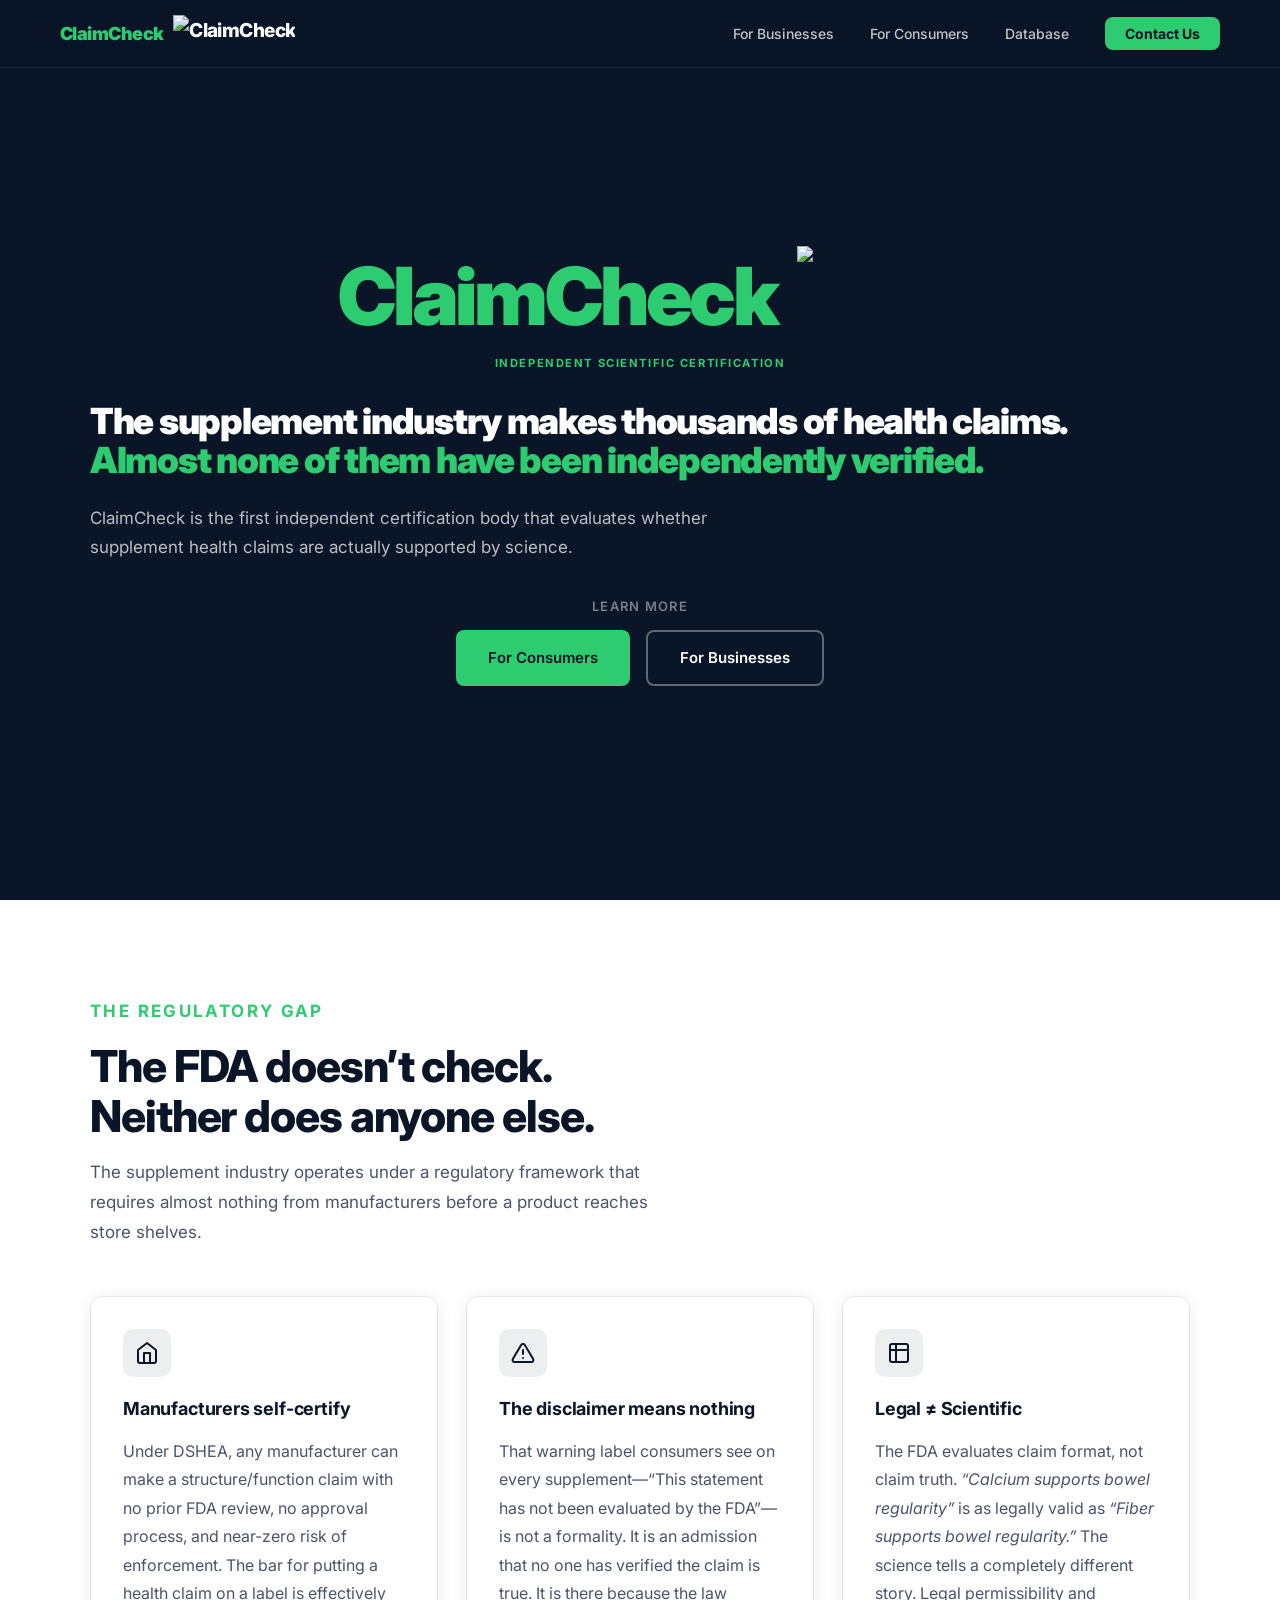
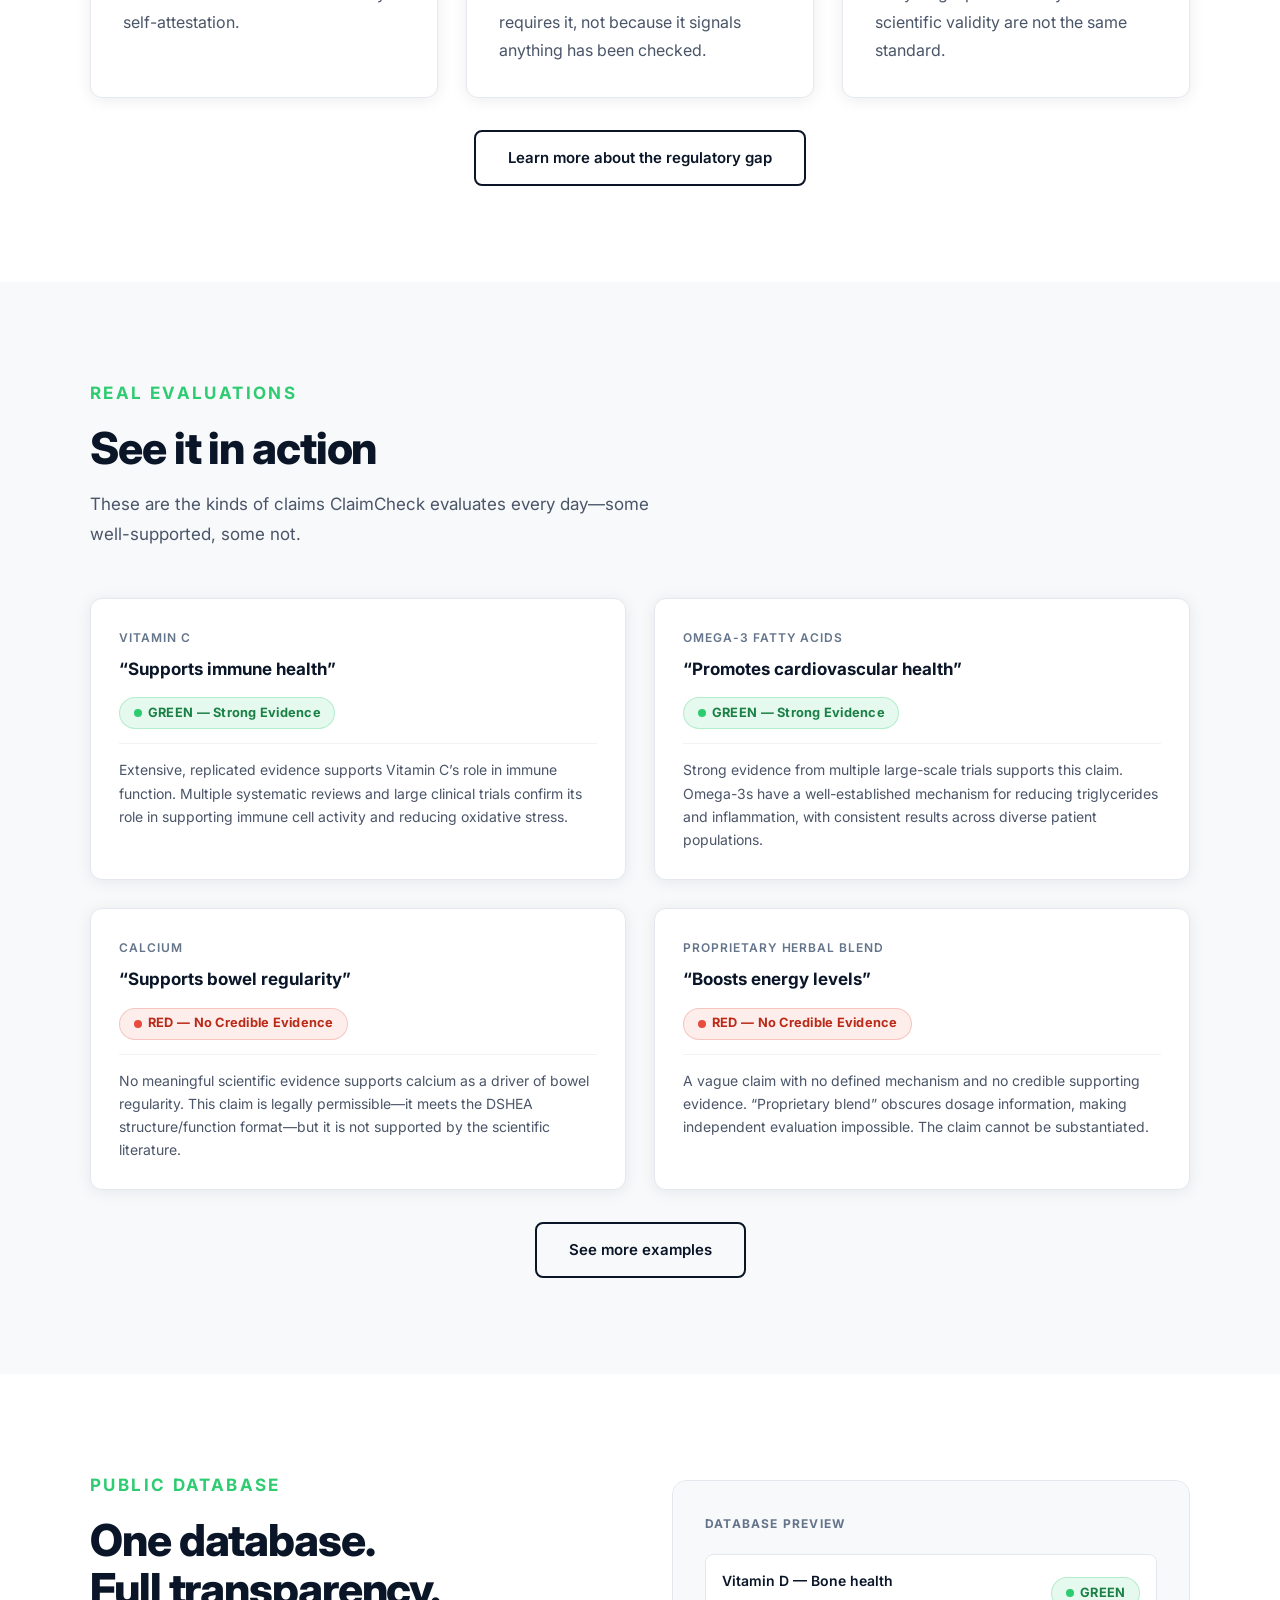
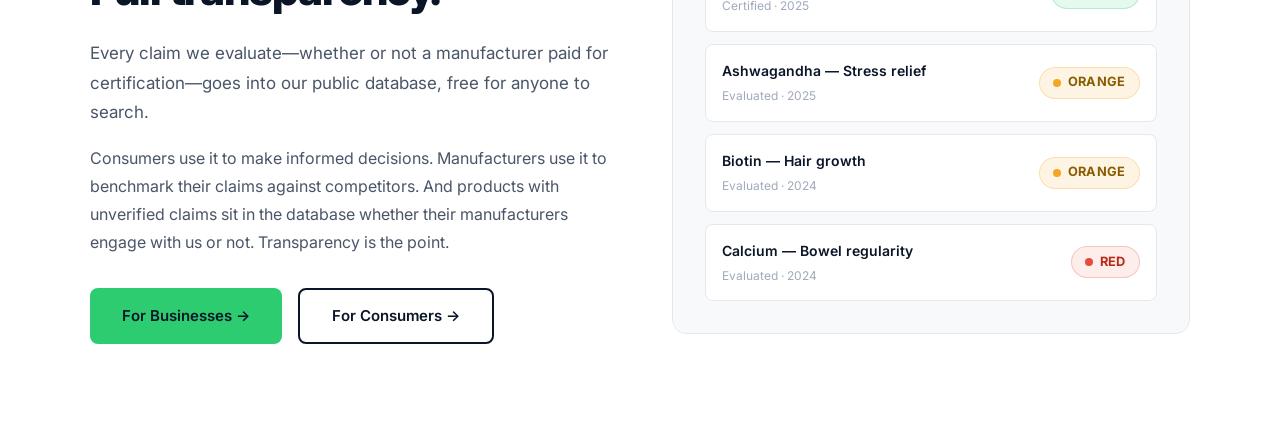
==== commit eb0638f7: "Center 'Independent Scientific Certification' under ClaimCheck lockup Co-Authored-By: Claude Sonnet " ====
--- a/index.html
+++ b/index.html
@@ -39,11 +39,13 @@
   <div class="container">
     <div class="hero-content">
       <!-- ClaimCheck + logo lockup -->
-      <div class="fade-in" style="display:flex;align-items:center;gap:1.25rem;margin-bottom:0.5rem;">
-        <span style="font-size:clamp(3rem,7vw,5rem);font-weight:900;color:var(--green);letter-spacing:-0.04em;line-height:1;">ClaimCheck</span>
-        <img src="image/logoCC5.png" alt="ClaimCheck logo" style="height:100px;display:block;" />
-      </div>
-      <p class="eyebrow fade-in delay-1" style="margin-bottom:1.75rem;text-align:center;">Independent Scientific Certification</p>
+      <div class="fade-in" style="display:flex;flex-direction:column;align-items:center;gap:0.5rem;margin-bottom:1.75rem;">
+        <div style="display:flex;align-items:center;gap:1.25rem;">
+          <span style="font-size:clamp(3rem,7vw,5rem);font-weight:900;color:var(--green);letter-spacing:-0.04em;line-height:1;">ClaimCheck</span>
+          <img src="image/logoCC5.png" alt="ClaimCheck logo" style="height:100px;display:block;" />
+        </div>
+        <p class="eyebrow" style="margin:0;text-align:center;">Independent Scientific Certification</p>
+      </div>
 
       <h1 class="text-white fade-in delay-2" style="font-size:clamp(1.5rem,3.5vw,2.25rem);">
         The supplement industry makes thousands of health claims.<br>
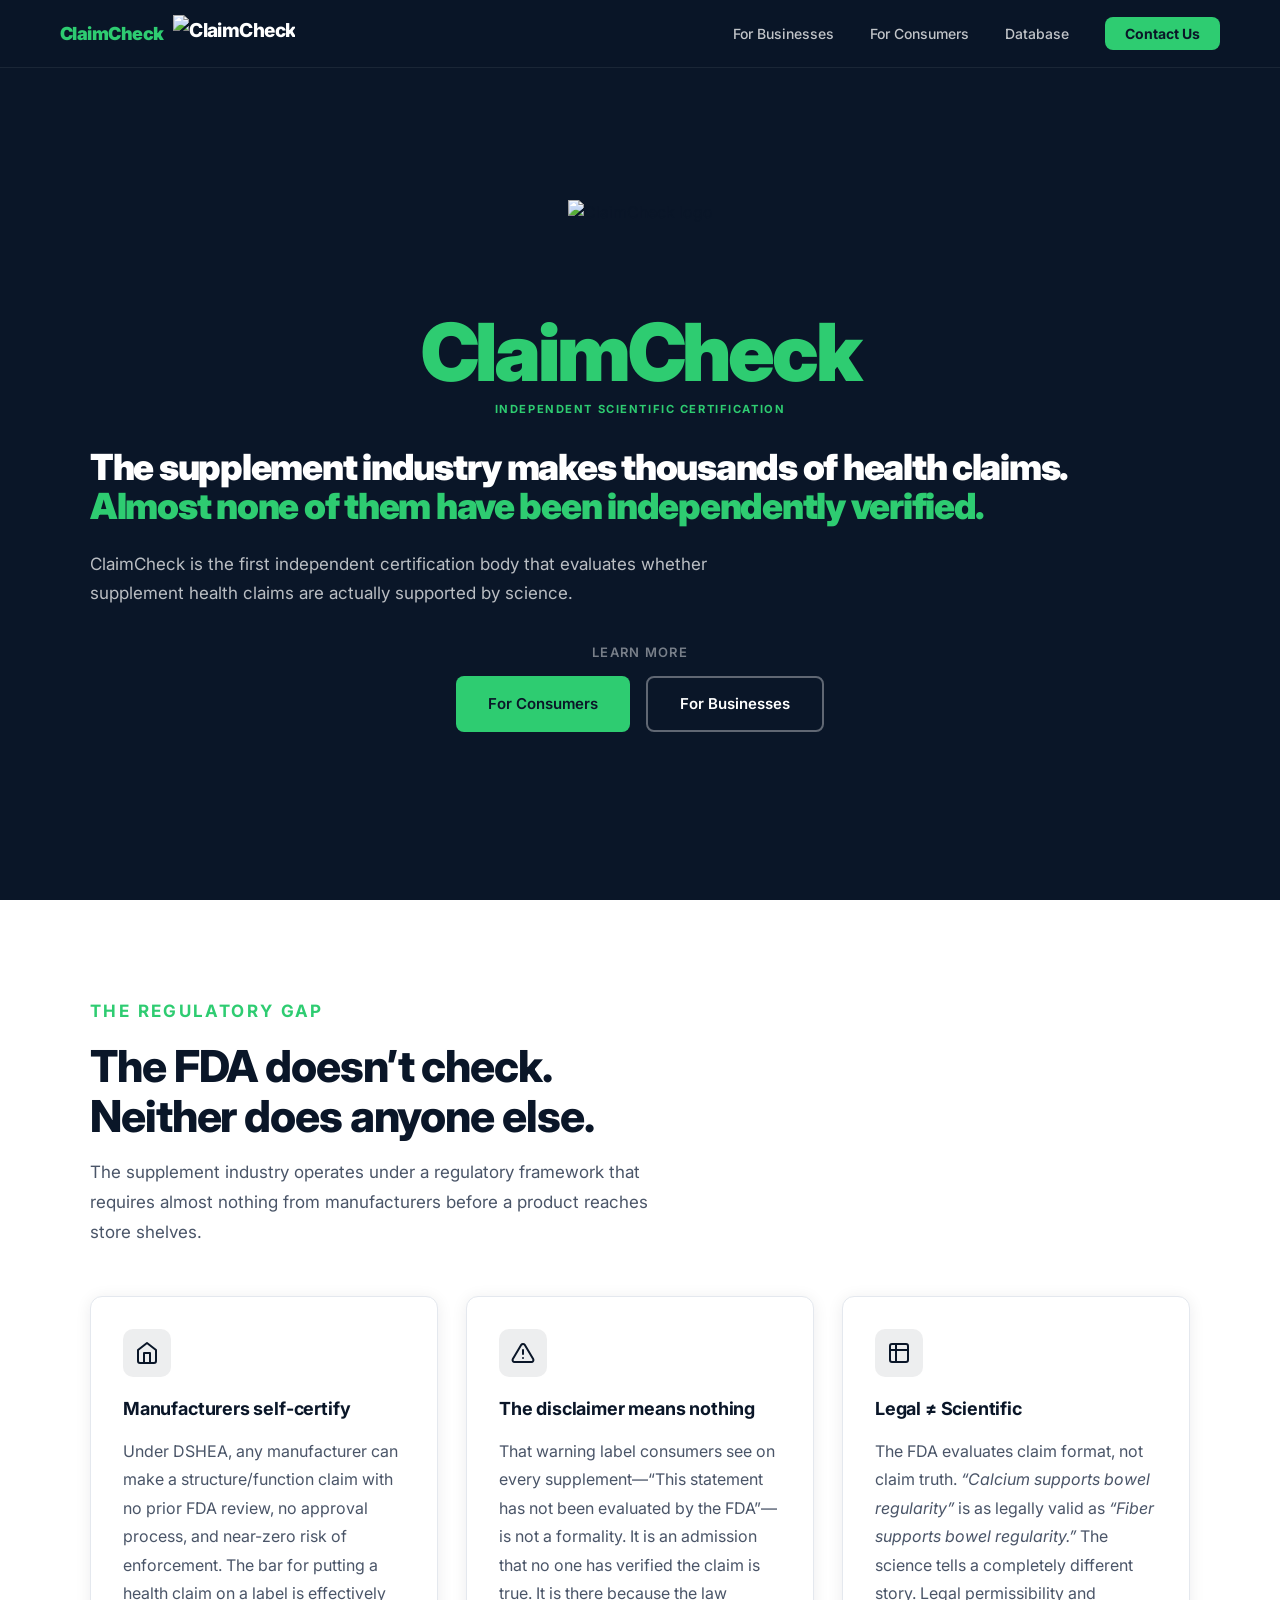
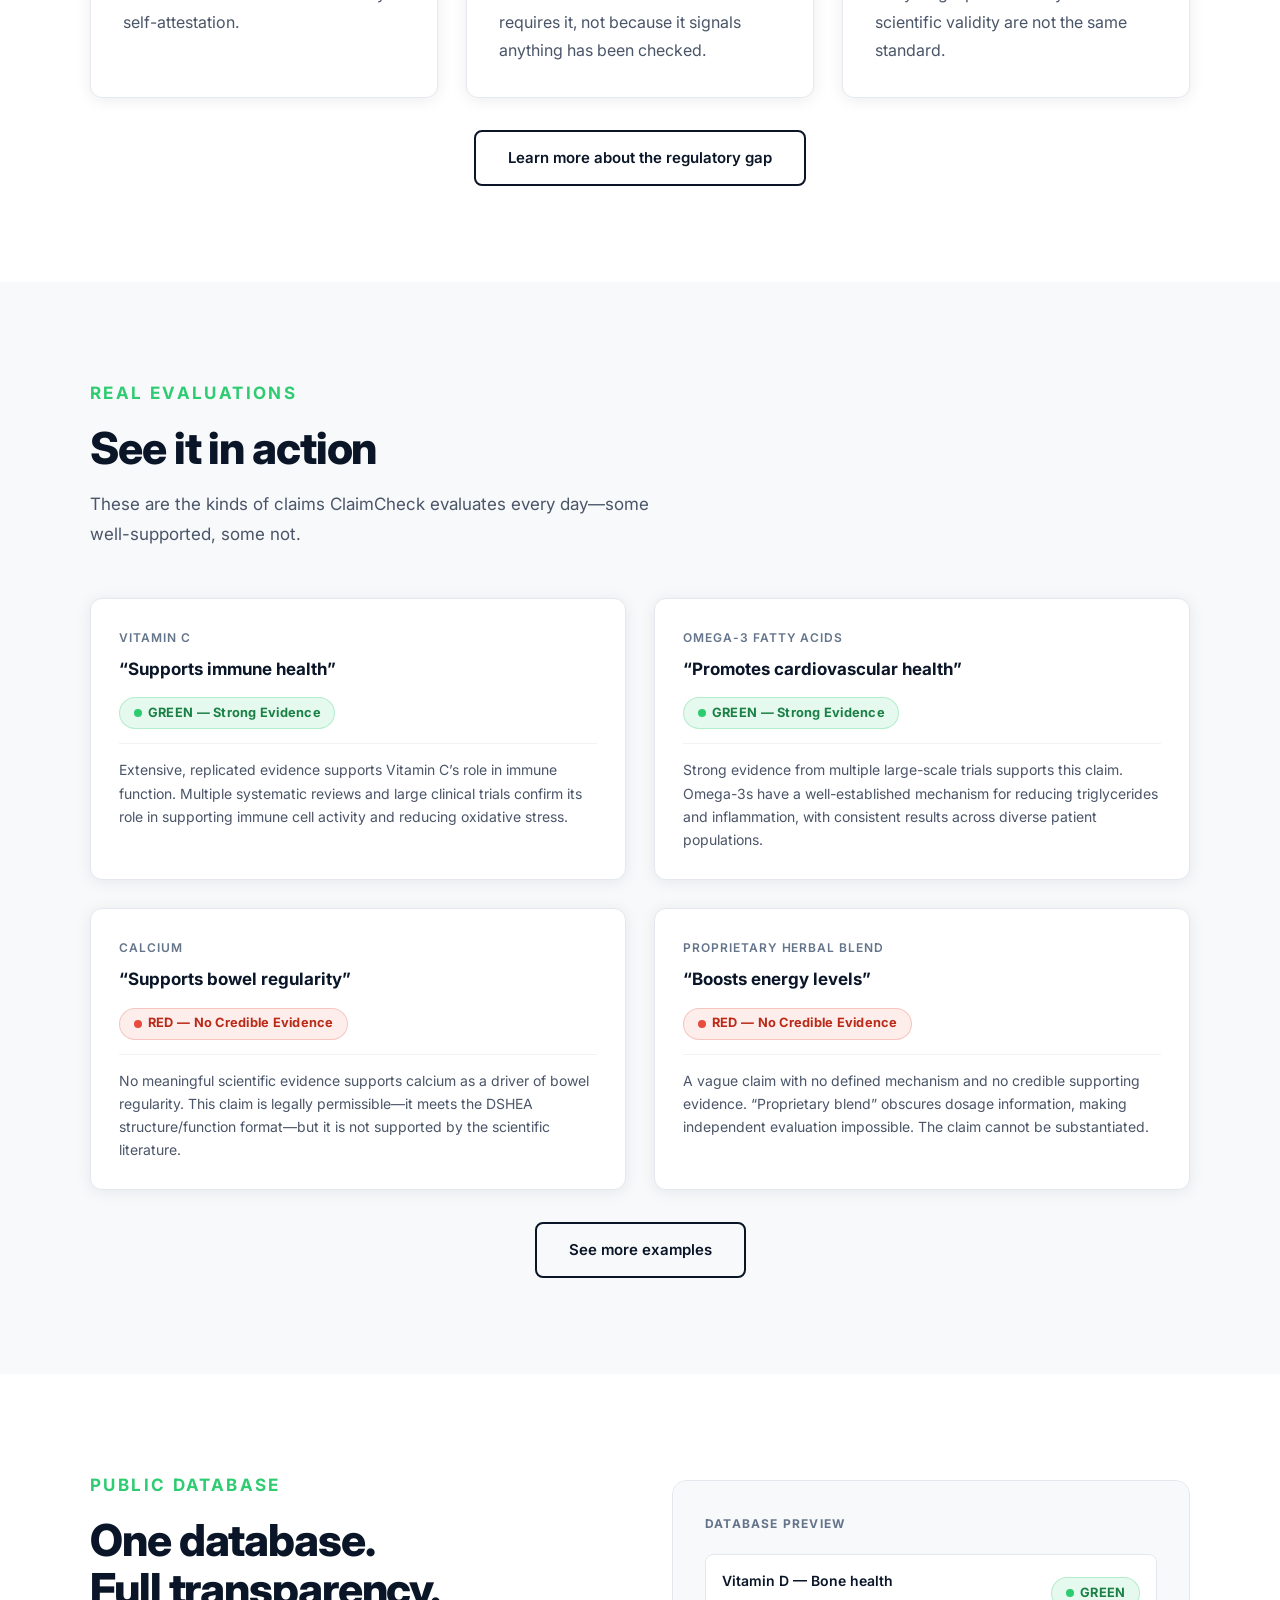
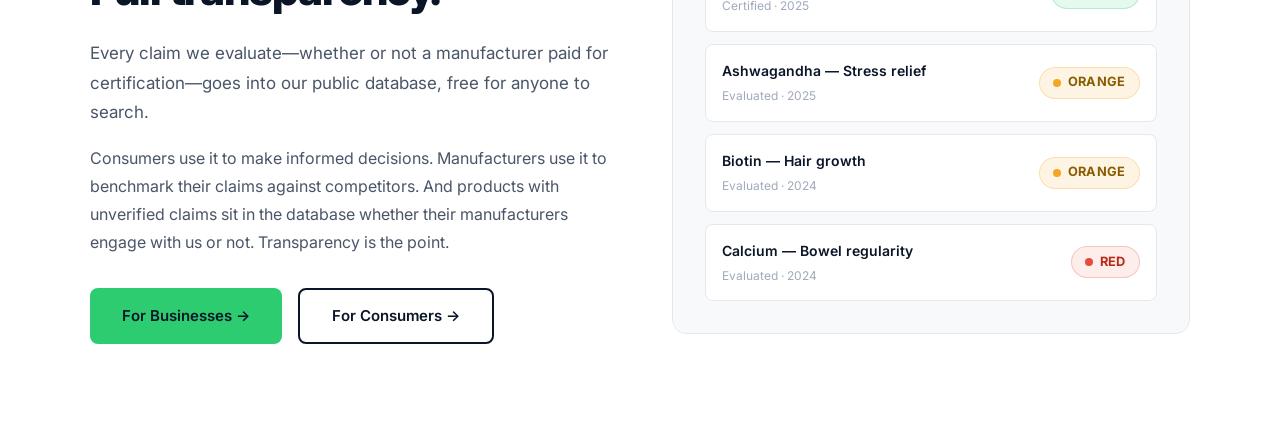
==== commit 91a65074: "Move logo above ClaimCheck text in hero lockup Co-Authored-By: Claude Sonnet 4.6 <noreply@anthropic." ====
--- a/index.html
+++ b/index.html
@@ -40,9 +40,9 @@
     <div class="hero-content">
       <!-- ClaimCheck + logo lockup -->
       <div class="fade-in" style="display:flex;flex-direction:column;align-items:center;gap:0.5rem;margin-bottom:1.75rem;">
-        <div style="display:flex;align-items:center;gap:1.25rem;">
+        <div style="display:flex;flex-direction:column;align-items:center;gap:0.75rem;">
+          <img src="image/logoCC5.png" alt="ClaimCheck logo" style="height:100px;display:block;" />
           <span style="font-size:clamp(3rem,7vw,5rem);font-weight:900;color:var(--green);letter-spacing:-0.04em;line-height:1;">ClaimCheck</span>
-          <img src="image/logoCC5.png" alt="ClaimCheck logo" style="height:100px;display:block;" />
         </div>
         <p class="eyebrow" style="margin:0;text-align:center;">Independent Scientific Certification</p>
       </div>
